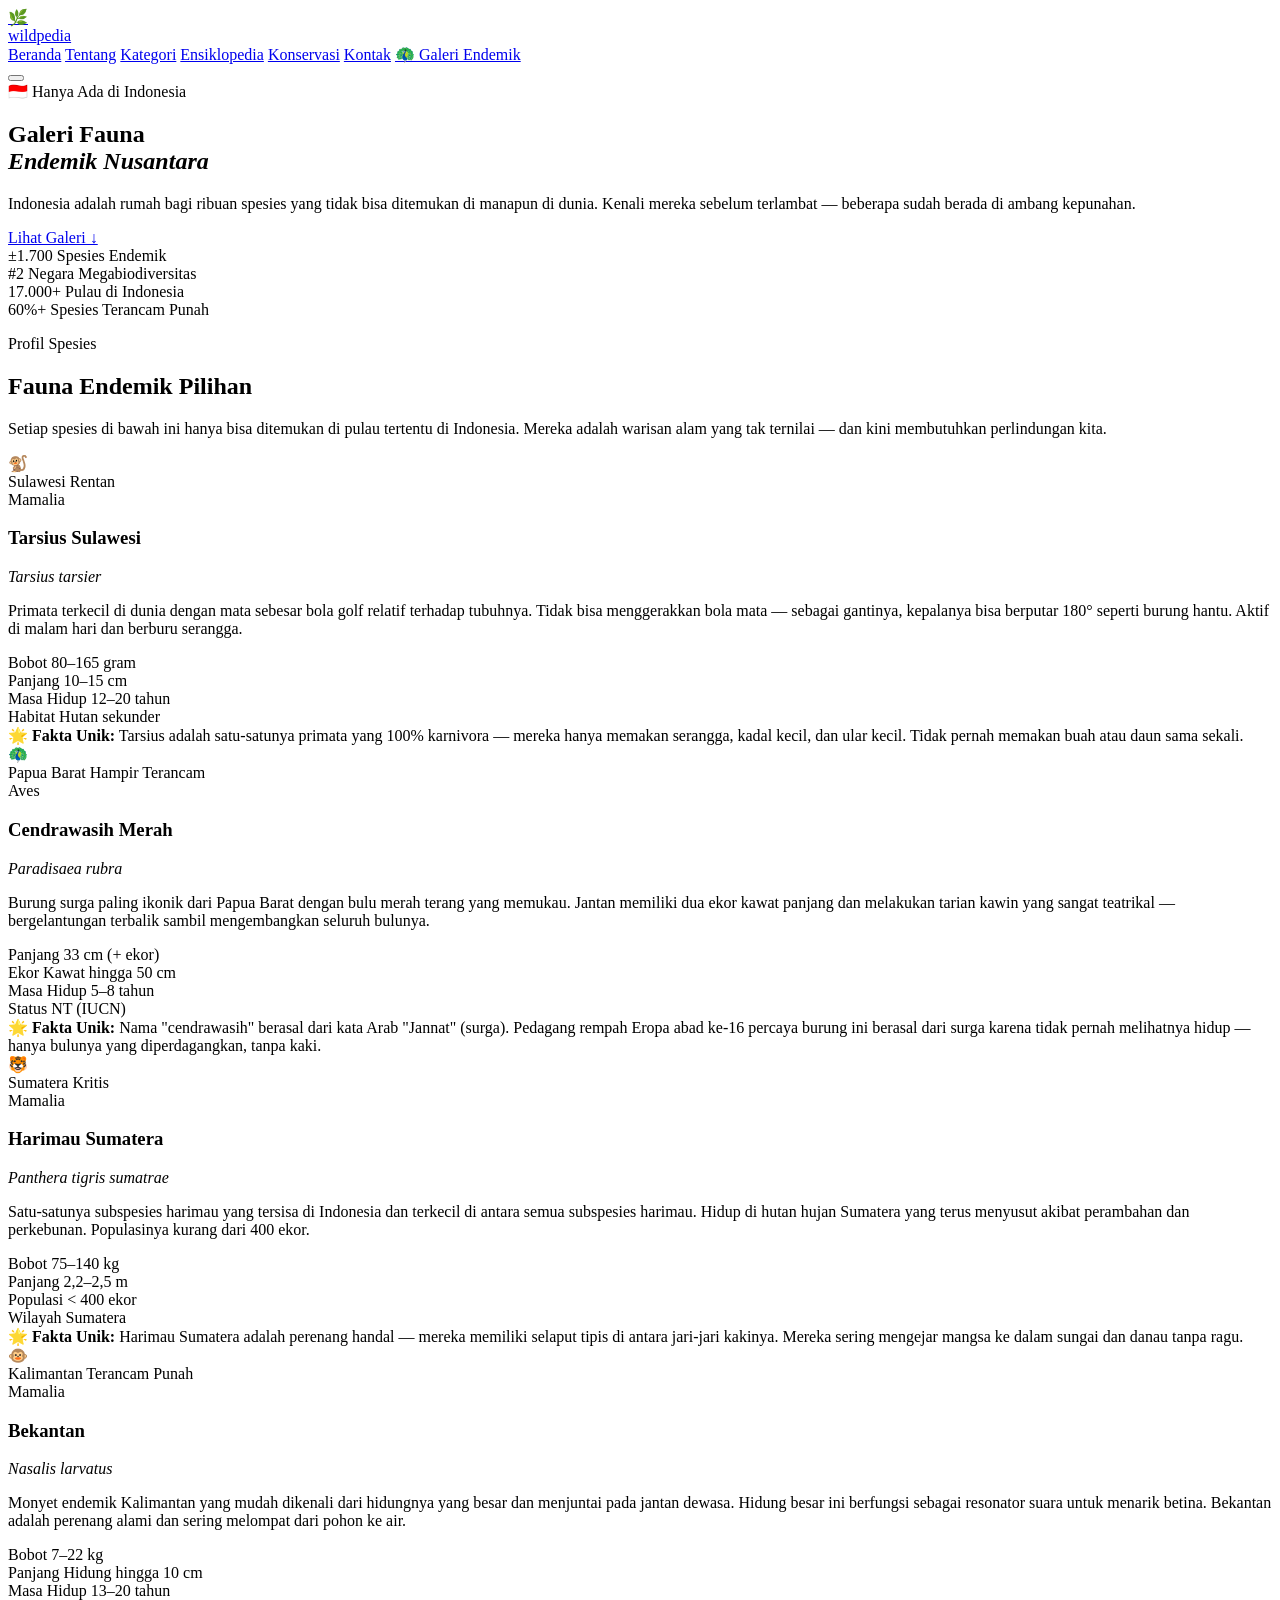
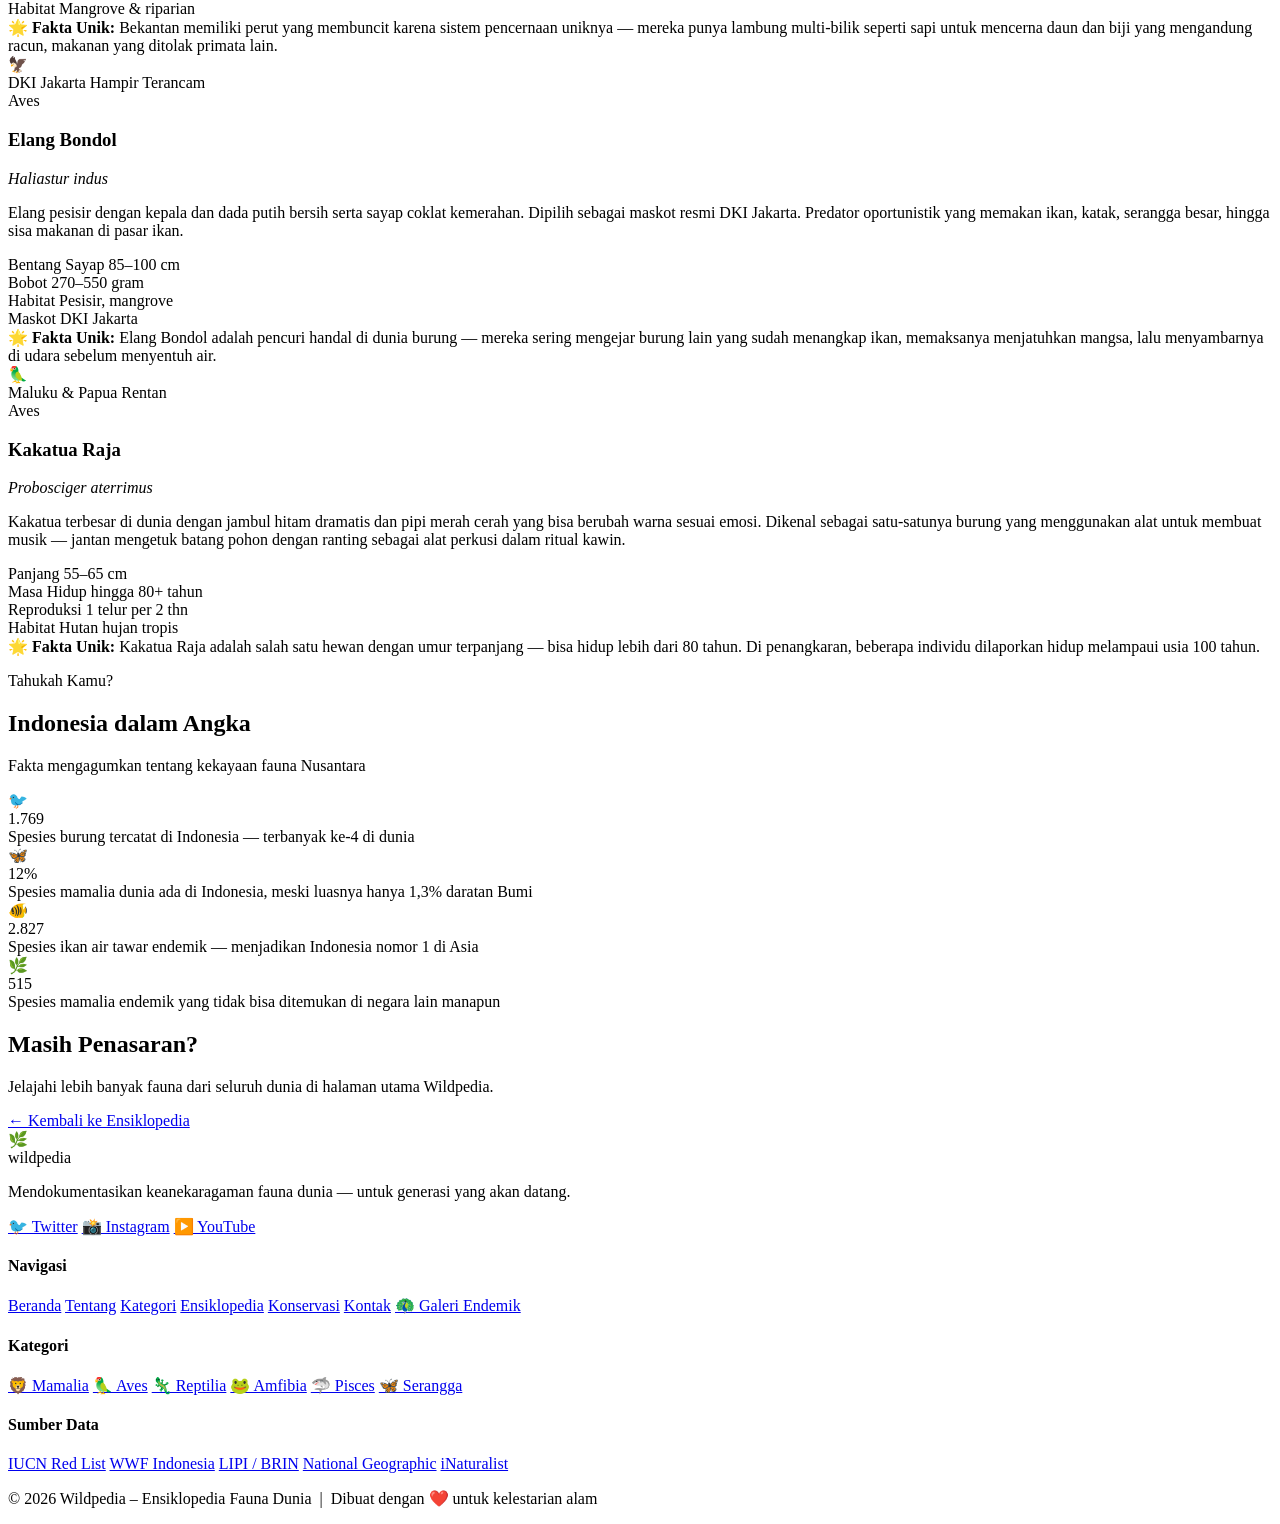
==== portfolio.html @ a846a696 "Add files via upload" ====
<!DOCTYPE html>
<html lang="id">
<head>
  <meta charset="UTF-8">
  <meta name="viewport" content="width=device-width, initial-scale=1.0">
  <title>Galeri Endemik – Wildpedia</title>
  <link rel="stylesheet" href="style.css">
  <link href="https://fonts.googleapis.com/css2?family=Merriweather:ital,wght@0,700;0,900;1,400&family=Nunito:wght@300;400;600;700&display=swap" rel="stylesheet">
</head>
<body>

  <!-- ===== HEADER (sama dengan index.html) ===== -->
  <header class="site-header" id="siteHeader">
    <div class="header-inner">
      <a href="index.html" class="logo">
        <div class="logo-mark">🌿</div>
        <div class="logo-words">
          <span class="logo-wild">wild</span><span class="logo-pedia">pedia</span>
        </div>
      </a>
      <nav class="main-nav" id="mainNav">
        <a href="index.html">Beranda</a>
        <a href="index.html#tentang">Tentang</a>
        <a href="index.html#kategori">Kategori</a>
        <a href="index.html#fauna">Ensiklopedia</a>
        <a href="index.html#konservasi">Konservasi</a>
        <a href="index.html#kontak">Kontak</a>
        <a href="portfolio.html" class="nav-galeri">🦚 Galeri Endemik</a>
      </nav>
      <button class="hamburger" id="hamburgerBtn" aria-label="Buka Menu">
        <span></span><span></span><span></span>
      </button>
    </div>
  </header>

  <main>

    <!-- ===== HERO PORTFOLIO ===== -->
    <section class="portfolio-hero">
      <div class="portfolio-hero-content">
        <span class="hero-eyebrow">🇮🇩 Hanya Ada di Indonesia</span>
        <h1>Galeri Fauna<br><em>Endemik Nusantara</em></h1>
        <p>
          Indonesia adalah rumah bagi ribuan spesies yang tidak bisa ditemukan di manapun di dunia.
          Kenali mereka sebelum terlambat — beberapa sudah berada di ambang kepunahan.
        </p>
        <a href="#galeri" class="btn btn-glow">Lihat Galeri ↓</a>

        <div class="portfolio-stats">
          <div class="ps-item">
            <span class="ps-num">±1.700</span>
            <span class="ps-label">Spesies Endemik</span>
          </div>
          <div class="ps-item">
            <span class="ps-num">#2</span>
            <span class="ps-label">Negara Megabiodiversitas</span>
          </div>
          <div class="ps-item">
            <span class="ps-num">17.000+</span>
            <span class="ps-label">Pulau di Indonesia</span>
          </div>
          <div class="ps-item">
            <span class="ps-num">60%+</span>
            <span class="ps-label">Spesies Terancam Punah</span>
          </div>
        </div>
      </div>
    </section>

    <!-- ===== GALERI KARTU ===== -->
    <section class="gallery-section" id="galeri">
      <div class="container">
        <div class="gallery-intro">
          <p class="tag-label">Profil Spesies</p>
          <h2 class="heading-2">Fauna Endemik Pilihan</h2>
          <p>
            Setiap spesies di bawah ini hanya bisa ditemukan di pulau tertentu di Indonesia.
            Mereka adalah warisan alam yang tak ternilai — dan kini membutuhkan perlindungan kita.
          </p>
        </div>

        <div class="endemic-grid">

          <!-- CARD 1: Tarsius Sulawesi -->
          <article class="endemic-card">
            <div class="ec-banner island-sulawesi">
              <div class="ec-animal-icon">🐒</div>
              <span class="ec-island-tag">Sulawesi</span>
              <span class="ec-status vuln">Rentan</span>
            </div>
            <div class="ec-body">
              <span class="ec-group-tag mamalia">Mamalia</span>
              <h3 class="ec-name">Tarsius Sulawesi</h3>
              <em class="ec-latin">Tarsius tarsier</em>
              <p class="ec-desc">
                Primata terkecil di dunia dengan mata sebesar bola golf relatif terhadap tubuhnya.
                Tidak bisa menggerakkan bola mata — sebagai gantinya, kepalanya bisa berputar 180°
                seperti burung hantu. Aktif di malam hari dan berburu serangga.
              </p>
              <div class="ec-facts">
                <div class="ec-fact-row-mini">
                  <div class="ec-fact-mini">
                    <span class="ff-label">Bobot</span>
                    <span>80–165 gram</span>
                  </div>
                  <div class="ec-fact-mini">
                    <span class="ff-label">Panjang</span>
                    <span>10–15 cm</span>
                  </div>
                </div>
                <div class="ec-fact-row-mini">
                  <div class="ec-fact-mini">
                    <span class="ff-label">Masa Hidup</span>
                    <span>12–20 tahun</span>
                  </div>
                  <div class="ec-fact-mini">
                    <span class="ff-label">Habitat</span>
                    <span>Hutan sekunder</span>
                  </div>
                </div>
              </div>
              <div class="ec-unique">
                🌟 <strong>Fakta Unik:</strong> Tarsius adalah satu-satunya primata yang 100% karnivora — mereka hanya memakan serangga, kadal kecil, dan ular kecil. Tidak pernah memakan buah atau daun sama sekali.
              </div>
            </div>
          </article>

          <!-- CARD 2: Cendrawasih Merah -->
          <article class="endemic-card">
            <div class="ec-banner island-papua">
              <div class="ec-animal-icon">🦚</div>
              <span class="ec-island-tag">Papua Barat</span>
              <span class="ec-status nt">Hampir Terancam</span>
            </div>
            <div class="ec-body">
              <span class="ec-group-tag aves">Aves</span>
              <h3 class="ec-name">Cendrawasih Merah</h3>
              <em class="ec-latin">Paradisaea rubra</em>
              <p class="ec-desc">
                Burung surga paling ikonik dari Papua Barat dengan bulu merah terang yang memukau.
                Jantan memiliki dua ekor kawat panjang dan melakukan tarian kawin yang sangat teatrikal —
                bergelantungan terbalik sambil mengembangkan seluruh bulunya.
              </p>
              <div class="ec-facts">
                <div class="ec-fact-row-mini">
                  <div class="ec-fact-mini">
                    <span class="ff-label">Panjang</span>
                    <span>33 cm (+ ekor)</span>
                  </div>
                  <div class="ec-fact-mini">
                    <span class="ff-label">Ekor Kawat</span>
                    <span>hingga 50 cm</span>
                  </div>
                </div>
                <div class="ec-fact-row-mini">
                  <div class="ec-fact-mini">
                    <span class="ff-label">Masa Hidup</span>
                    <span>5–8 tahun</span>
                  </div>
                  <div class="ec-fact-mini">
                    <span class="ff-label">Status</span>
                    <span>NT (IUCN)</span>
                  </div>
                </div>
              </div>
              <div class="ec-unique">
                🌟 <strong>Fakta Unik:</strong> Nama "cendrawasih" berasal dari kata Arab "Jannat" (surga). Pedagang rempah Eropa abad ke-16 percaya burung ini berasal dari surga karena tidak pernah melihatnya hidup — hanya bulunya yang diperdagangkan, tanpa kaki.
              </div>
            </div>
          </article>

          <!-- CARD 3: Harimau Sumatera -->
          <article class="endemic-card">
            <div class="ec-banner island-sumatera">
              <div class="ec-animal-icon">🐯</div>
              <span class="ec-island-tag">Sumatera</span>
              <span class="ec-status crit">Kritis</span>
            </div>
            <div class="ec-body">
              <span class="ec-group-tag mamalia">Mamalia</span>
              <h3 class="ec-name">Harimau Sumatera</h3>
              <em class="ec-latin">Panthera tigris sumatrae</em>
              <p class="ec-desc">
                Satu-satunya subspesies harimau yang tersisa di Indonesia dan terkecil di antara semua
                subspesies harimau. Hidup di hutan hujan Sumatera yang terus menyusut akibat
                perambahan dan perkebunan. Populasinya kurang dari 400 ekor.
              </p>
              <div class="ec-facts">
                <div class="ec-fact-row-mini">
                  <div class="ec-fact-mini">
                    <span class="ff-label">Bobot</span>
                    <span>75–140 kg</span>
                  </div>
                  <div class="ec-fact-mini">
                    <span class="ff-label">Panjang</span>
                    <span>2,2–2,5 m</span>
                  </div>
                </div>
                <div class="ec-fact-row-mini">
                  <div class="ec-fact-mini">
                    <span class="ff-label">Populasi</span>
                    <span>&lt; 400 ekor</span>
                  </div>
                  <div class="ec-fact-mini">
                    <span class="ff-label">Wilayah</span>
                    <span>Sumatera</span>
                  </div>
                </div>
              </div>
              <div class="ec-unique">
                🌟 <strong>Fakta Unik:</strong> Harimau Sumatera adalah perenang handal — mereka memiliki selaput tipis di antara jari-jari kakinya. Mereka sering mengejar mangsa ke dalam sungai dan danau tanpa ragu.
              </div>
            </div>
          </article>

          <!-- CARD 4: Bekantan -->
          <article class="endemic-card">
            <div class="ec-banner island-kalimantan">
              <div class="ec-animal-icon">🐵</div>
              <span class="ec-island-tag">Kalimantan</span>
              <span class="ec-status end">Terancam Punah</span>
            </div>
            <div class="ec-body">
              <span class="ec-group-tag mamalia">Mamalia</span>
              <h3 class="ec-name">Bekantan</h3>
              <em class="ec-latin">Nasalis larvatus</em>
              <p class="ec-desc">
                Monyet endemik Kalimantan yang mudah dikenali dari hidungnya yang besar dan menjuntai
                pada jantan dewasa. Hidung besar ini berfungsi sebagai resonator suara untuk menarik
                betina. Bekantan adalah perenang alami dan sering melompat dari pohon ke air.
              </p>
              <div class="ec-facts">
                <div class="ec-fact-row-mini">
                  <div class="ec-fact-mini">
                    <span class="ff-label">Bobot</span>
                    <span>7–22 kg</span>
                  </div>
                  <div class="ec-fact-mini">
                    <span class="ff-label">Panjang Hidung</span>
                    <span>hingga 10 cm</span>
                  </div>
                </div>
                <div class="ec-fact-row-mini">
                  <div class="ec-fact-mini">
                    <span class="ff-label">Masa Hidup</span>
                    <span>13–20 tahun</span>
                  </div>
                  <div class="ec-fact-mini">
                    <span class="ff-label">Habitat</span>
                    <span>Mangrove & riparian</span>
                  </div>
                </div>
              </div>
              <div class="ec-unique">
                🌟 <strong>Fakta Unik:</strong> Bekantan memiliki perut yang membuncit karena sistem pencernaan uniknya — mereka punya lambung multi-bilik seperti sapi untuk mencerna daun dan biji yang mengandung racun, makanan yang ditolak primata lain.
              </div>
            </div>
          </article>

          <!-- CARD 5: Elang Bondol -->
          <article class="endemic-card">
            <div class="ec-banner island-jawa">
              <div class="ec-animal-icon">🦅</div>
              <span class="ec-island-tag">DKI Jakarta</span>
              <span class="ec-status nt">Hampir Terancam</span>
            </div>
            <div class="ec-body">
              <span class="ec-group-tag aves">Aves</span>
              <h3 class="ec-name">Elang Bondol</h3>
              <em class="ec-latin">Haliastur indus</em>
              <p class="ec-desc">
                Elang pesisir dengan kepala dan dada putih bersih serta sayap coklat kemerahan.
                Dipilih sebagai maskot resmi DKI Jakarta. Predator oportunistik yang memakan ikan,
                katak, serangga besar, hingga sisa makanan di pasar ikan.
              </p>
              <div class="ec-facts">
                <div class="ec-fact-row-mini">
                  <div class="ec-fact-mini">
                    <span class="ff-label">Bentang Sayap</span>
                    <span>85–100 cm</span>
                  </div>
                  <div class="ec-fact-mini">
                    <span class="ff-label">Bobot</span>
                    <span>270–550 gram</span>
                  </div>
                </div>
                <div class="ec-fact-row-mini">
                  <div class="ec-fact-mini">
                    <span class="ff-label">Habitat</span>
                    <span>Pesisir, mangrove</span>
                  </div>
                  <div class="ec-fact-mini">
                    <span class="ff-label">Maskot</span>
                    <span>DKI Jakarta</span>
                  </div>
                </div>
              </div>
              <div class="ec-unique">
                🌟 <strong>Fakta Unik:</strong> Elang Bondol adalah pencuri handal di dunia burung — mereka sering mengejar burung lain yang sudah menangkap ikan, memaksanya menjatuhkan mangsa, lalu menyambarnya di udara sebelum menyentuh air.
              </div>
            </div>
          </article>

          <!-- CARD 6: Kakatua Raja -->
          <article class="endemic-card">
            <div class="ec-banner island-maluku">
              <div class="ec-animal-icon">🦜</div>
              <span class="ec-island-tag">Maluku & Papua</span>
              <span class="ec-status vuln">Rentan</span>
            </div>
            <div class="ec-body">
              <span class="ec-group-tag aves">Aves</span>
              <h3 class="ec-name">Kakatua Raja</h3>
              <em class="ec-latin">Probosciger aterrimus</em>
              <p class="ec-desc">
                Kakatua terbesar di dunia dengan jambul hitam dramatis dan pipi merah cerah yang bisa
                berubah warna sesuai emosi. Dikenal sebagai satu-satunya burung yang menggunakan alat
                untuk membuat musik — jantan mengetuk batang pohon dengan ranting sebagai alat perkusi
                dalam ritual kawin.
              </p>
              <div class="ec-facts">
                <div class="ec-fact-row-mini">
                  <div class="ec-fact-mini">
                    <span class="ff-label">Panjang</span>
                    <span>55–65 cm</span>
                  </div>
                  <div class="ec-fact-mini">
                    <span class="ff-label">Masa Hidup</span>
                    <span>hingga 80+ tahun</span>
                  </div>
                </div>
                <div class="ec-fact-row-mini">
                  <div class="ec-fact-mini">
                    <span class="ff-label">Reproduksi</span>
                    <span>1 telur per 2 thn</span>
                  </div>
                  <div class="ec-fact-mini">
                    <span class="ff-label">Habitat</span>
                    <span>Hutan hujan tropis</span>
                  </div>
                </div>
              </div>
              <div class="ec-unique">
                🌟 <strong>Fakta Unik:</strong> Kakatua Raja adalah salah satu hewan dengan umur terpanjang — bisa hidup lebih dari 80 tahun. Di penangkaran, beberapa individu dilaporkan hidup melampaui usia 100 tahun.
              </div>
            </div>
          </article>

        </div>
      </div>
    </section>

    <!-- ===== FUN FACTS ===== -->
    <section class="funfacts-section">
      <div class="container">
        <div class="section-head">
          <p class="tag-label">Tahukah Kamu?</p>
          <h2 class="heading-2">Indonesia dalam Angka</h2>
          <p class="section-sub">Fakta mengagumkan tentang kekayaan fauna Nusantara</p>
        </div>
        <div class="funfacts-grid">
          <div class="ff-card reveal">
            <div class="ff-emoji">🐦</div>
            <div class="ff-num">1.769</div>
            <div class="ff-desc">Spesies burung tercatat di Indonesia — terbanyak ke-4 di dunia</div>
          </div>
          <div class="ff-card reveal">
            <div class="ff-emoji">🦋</div>
            <div class="ff-num">12%</div>
            <div class="ff-desc">Spesies mamalia dunia ada di Indonesia, meski luasnya hanya 1,3% daratan Bumi</div>
          </div>
          <div class="ff-card reveal">
            <div class="ff-emoji">🐠</div>
            <div class="ff-num">2.827</div>
            <div class="ff-desc">Spesies ikan air tawar endemik — menjadikan Indonesia nomor 1 di Asia</div>
          </div>
          <div class="ff-card reveal">
            <div class="ff-emoji">🌿</div>
            <div class="ff-num">515</div>
            <div class="ff-desc">Spesies mamalia endemik yang tidak bisa ditemukan di negara lain manapun</div>
          </div>
        </div>
      </div>
    </section>

    <!-- ===== BACK CTA ===== -->
    <section class="back-cta">
      <div class="container">
        <h2>Masih Penasaran?</h2>
        <p>Jelajahi lebih banyak fauna dari seluruh dunia di halaman utama Wildpedia.</p>
        <a href="index.html#fauna" class="btn btn-glow">← Kembali ke Ensiklopedia</a>
      </div>
    </section>

  </main>

  <!-- ===== FOOTER ===== -->
  <footer class="site-footer">
    <div class="container">
      <div class="footer-top">
        <div class="ft-brand">
          <div class="logo">
            <div class="logo-mark">🌿</div>
            <div class="logo-words">
              <span class="logo-wild">wild</span><span class="logo-pedia">pedia</span>
            </div>
          </div>
          <p>Mendokumentasikan keanekaragaman fauna dunia — untuk generasi yang akan datang.</p>
          <div class="ft-social">
            <a href="#">🐦 Twitter</a>
            <a href="#">📸 Instagram</a>
            <a href="#">▶️ YouTube</a>
          </div>
        </div>
        <nav class="ft-nav">
          <h4>Navigasi</h4>
          <a href="index.html">Beranda</a>
          <a href="index.html#tentang">Tentang</a>
          <a href="index.html#kategori">Kategori</a>
          <a href="index.html#fauna">Ensiklopedia</a>
          <a href="index.html#konservasi">Konservasi</a>
          <a href="index.html#kontak">Kontak</a>
          <a href="portfolio.html">🦚 Galeri Endemik</a>
        </nav>
        <div class="ft-col">
          <h4>Kategori</h4>
          <a href="#">🦁 Mamalia</a>
          <a href="#">🦜 Aves</a>
          <a href="#">🦎 Reptilia</a>
          <a href="#">🐸 Amfibia</a>
          <a href="#">🦈 Pisces</a>
          <a href="#">🦋 Serangga</a>
        </div>
        <div class="ft-col">
          <h4>Sumber Data</h4>
          <a href="#">IUCN Red List</a>
          <a href="#">WWF Indonesia</a>
          <a href="#">LIPI / BRIN</a>
          <a href="#">National Geographic</a>
          <a href="#">iNaturalist</a>
        </div>
      </div>
      <div class="footer-bottom">
        <p>© 2026 Wildpedia – Ensiklopedia Fauna Dunia &nbsp;|&nbsp; Dibuat dengan ❤️ untuk kelestarian alam</p>
      </div>
    </div>
  </footer>

  <script src="script.js"></script>
</body>
</html>
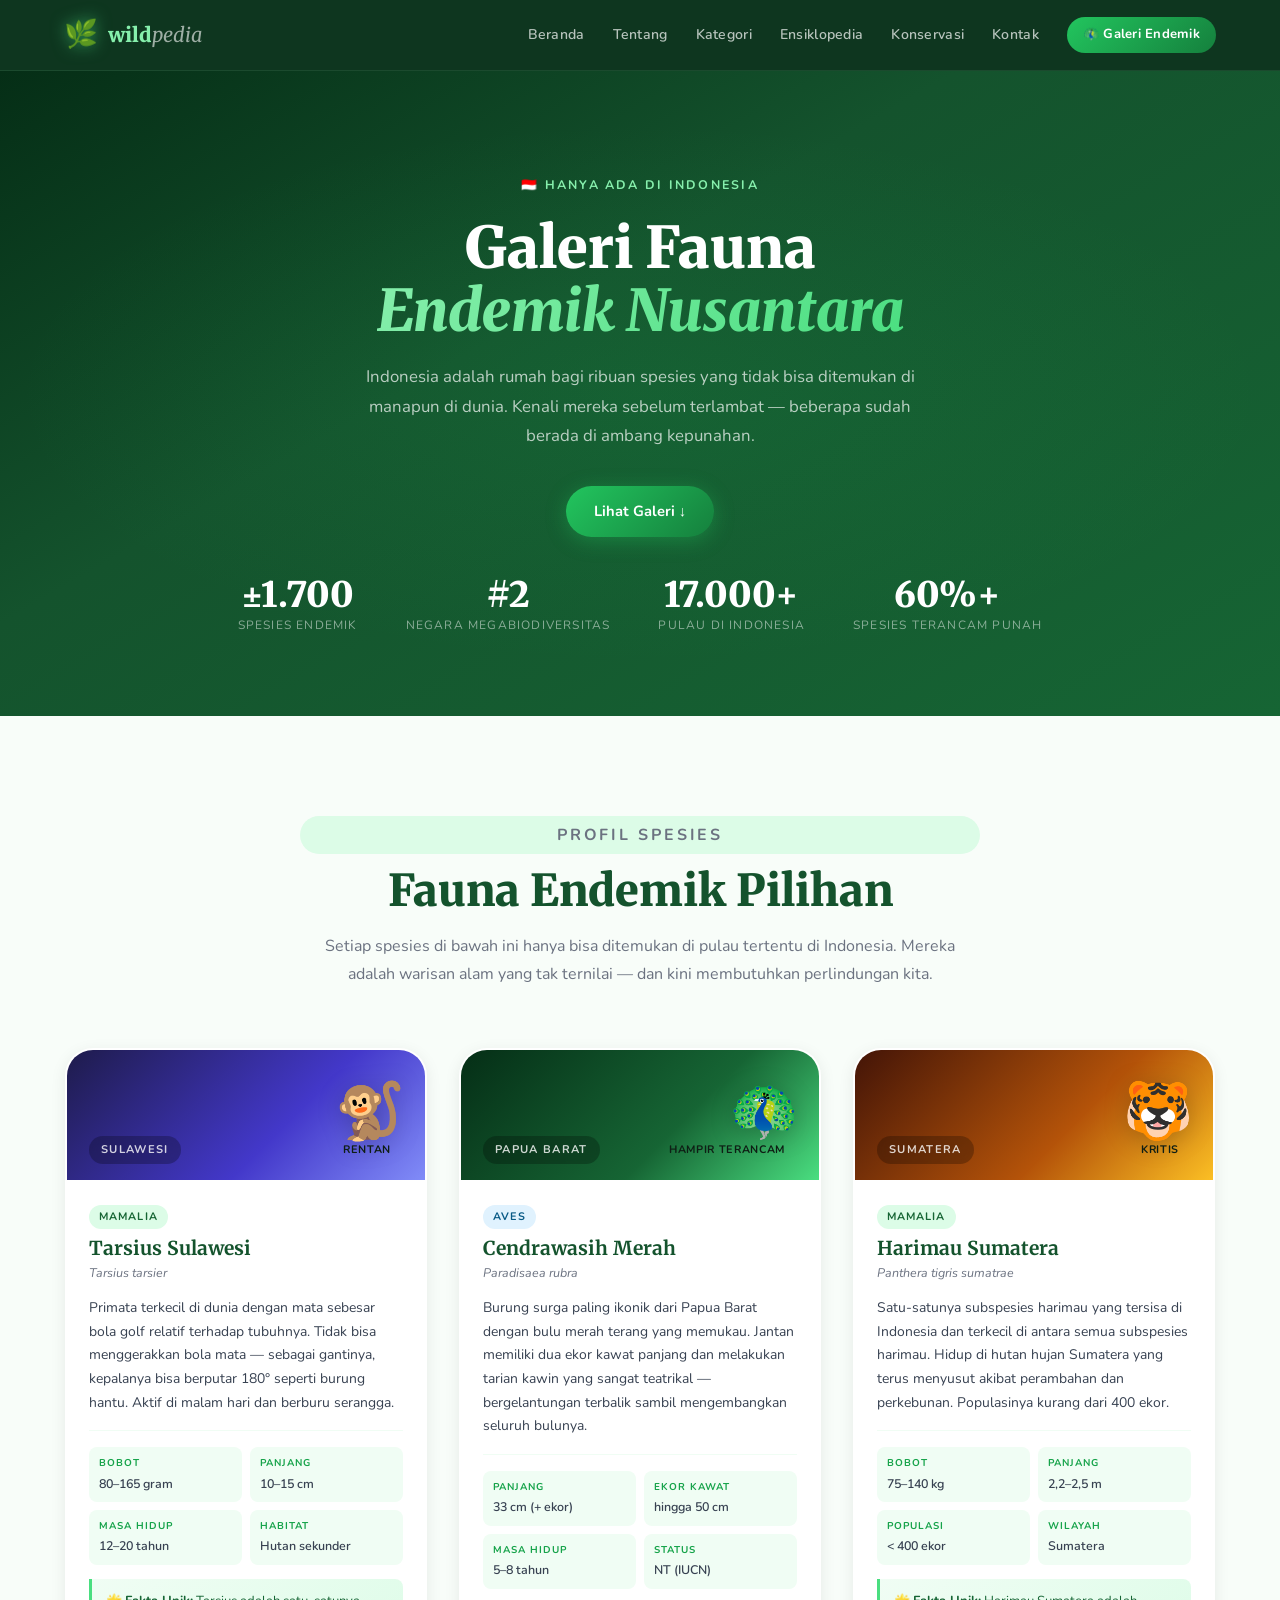
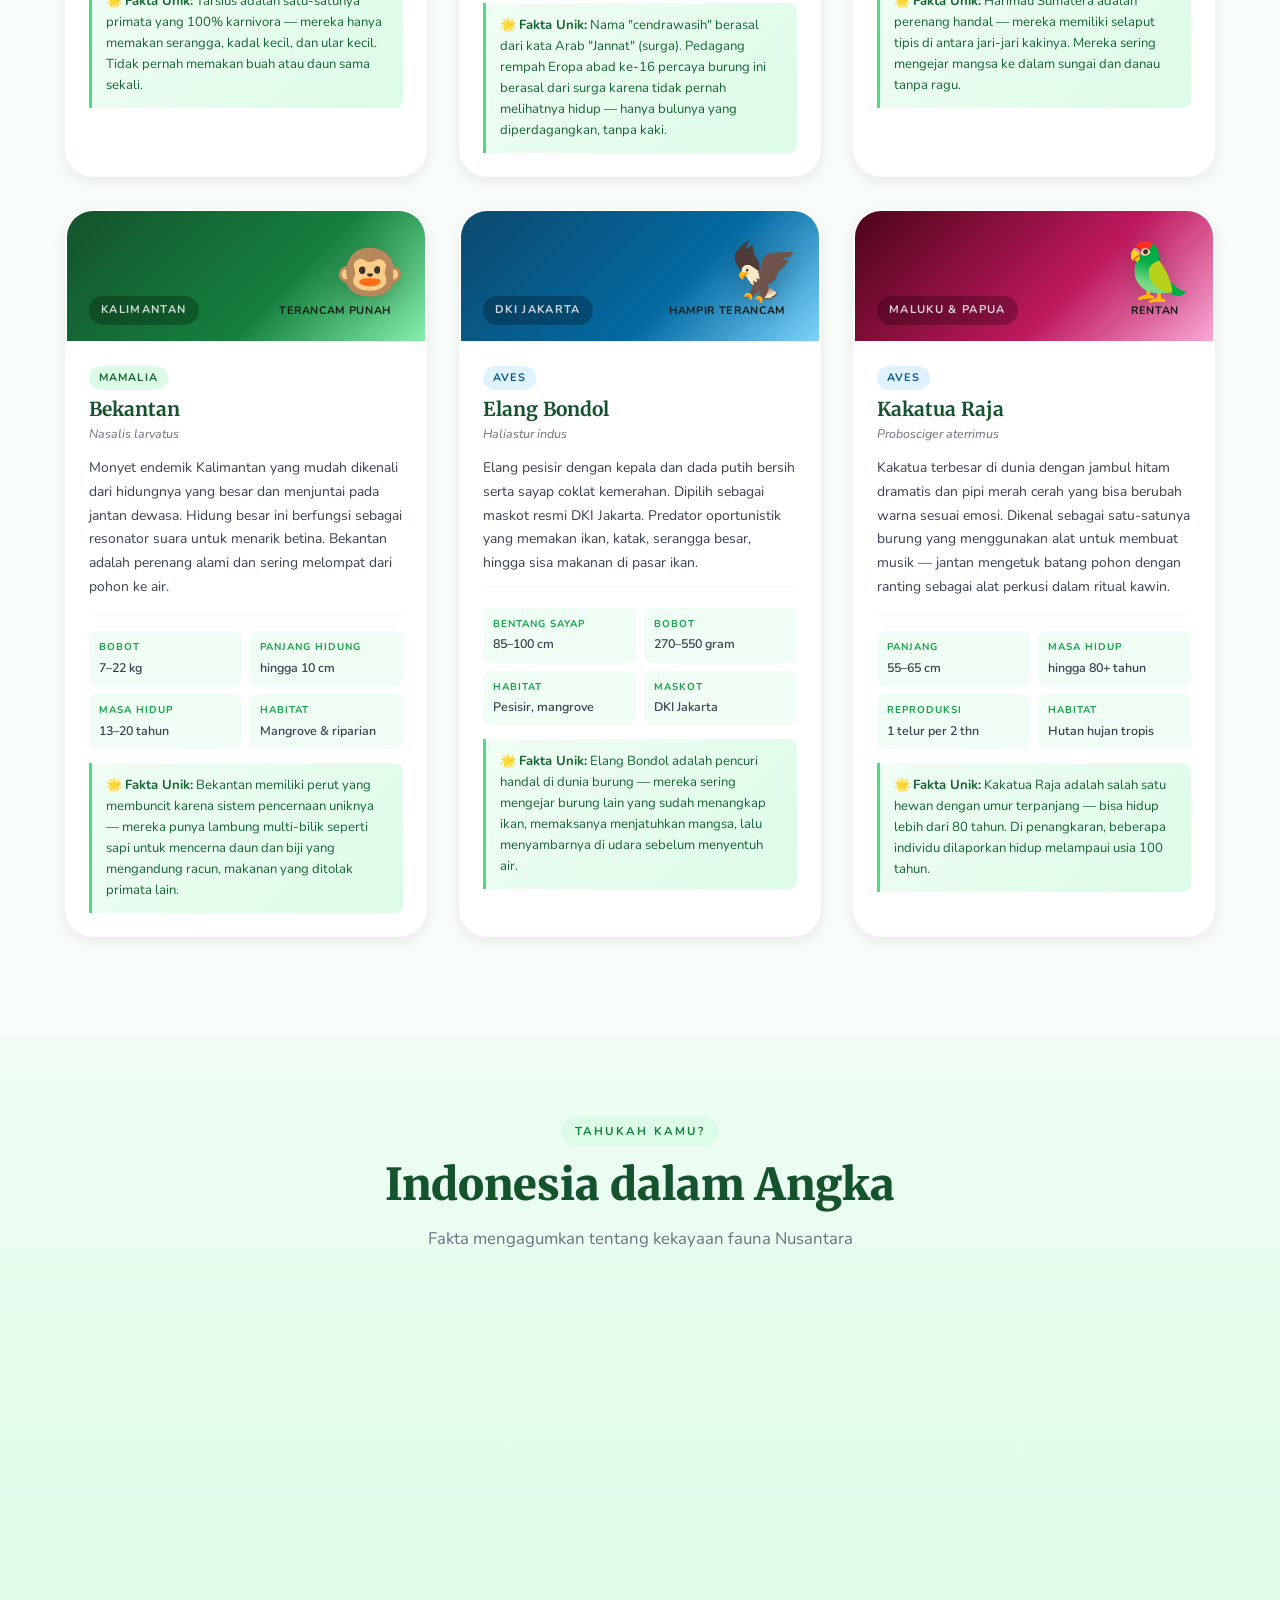
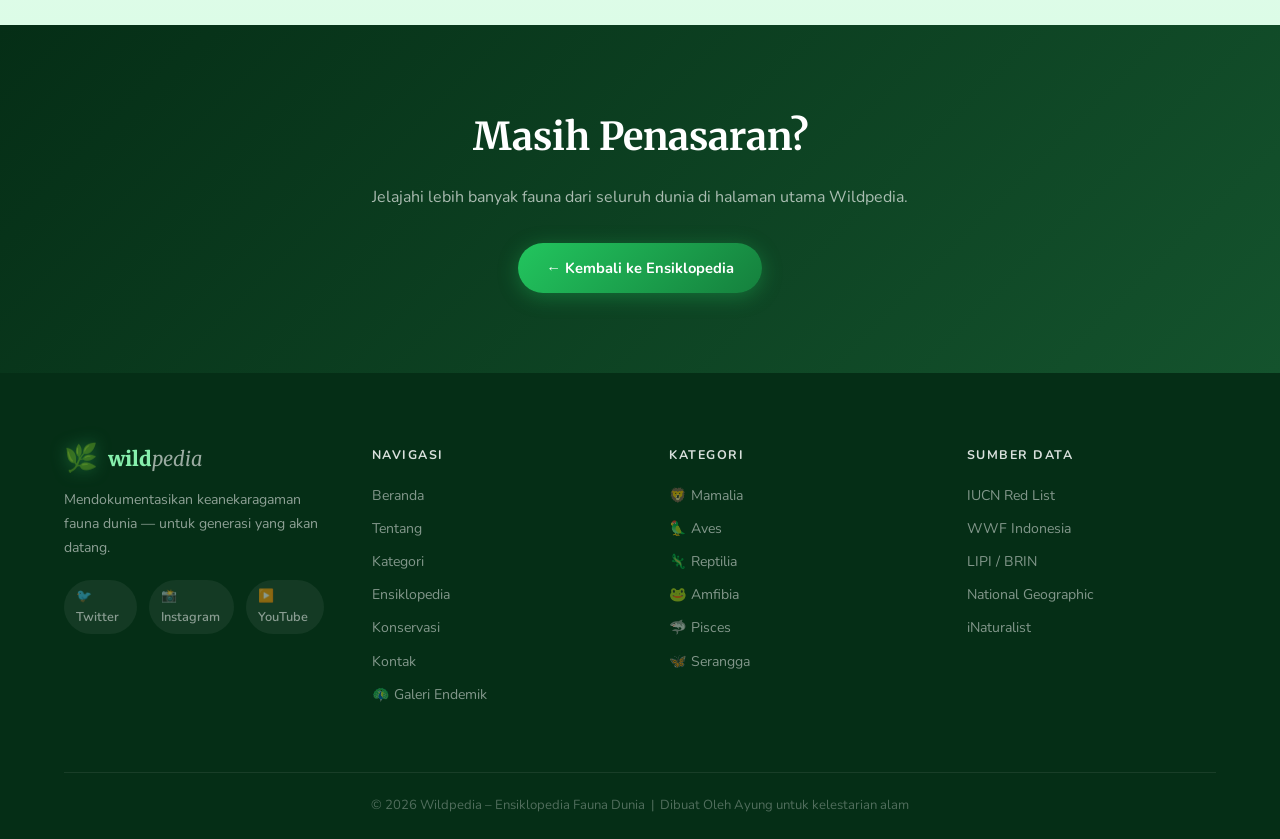
==== commit 7e8da75a: "Update footer text with creator's name" ====
--- a/portfolio.html
+++ b/portfolio.html
@@ -441,7 +441,7 @@
         </div>
       </div>
       <div class="footer-bottom">
-        <p>© 2026 Wildpedia – Ensiklopedia Fauna Dunia &nbsp;|&nbsp; Dibuat dengan ❤️ untuk kelestarian alam</p>
+        <p>© 2026 Wildpedia – Ensiklopedia Fauna Dunia &nbsp;|&nbsp; Dibuat Oleh Ayung untuk kelestarian alam</p>
       </div>
     </div>
   </footer>
--- a/style.css
+++ b/style.css
@@ -0,0 +1,1457 @@
+/* =============================================
+   WILDPEDIA – style.css
+   Tema: Hijau Muda → Hijau Tua Gradient
+   Konten: Ensiklopedia Fauna Dunia
+   ============================================= */
+
+/* ===== CSS VARIABLES ===== */
+:root {
+  /* Palet Hijau Utama */
+  --g50:  #f0fdf4;
+  --g100: #dcfce7;
+  --g200: #bbf7d0;
+  --g300: #86efac;
+  --g400: #4ade80;
+  --g500: #22c55e;
+  --g600: #16a34a;
+  --g700: #15803d;
+  --g800: #166534;
+  --g900: #14532d;
+  --g950: #052e16;
+
+  /* Warna Pendukung */
+  --amber:   #f59e0b;
+  --sky:     #0ea5e9;
+  --earth:   #92400e;
+  --sand:    #fef3c7;
+  --ocean:   #0c4a6e;
+  --white:   #ffffff;
+  --off:     #f8fdf9;
+  --dark:    #0f1f15;
+  --mid:     #374151;
+  --muted:   #6b7280;
+
+  /* Typography */
+  --font-display: 'Merriweather', Georgia, serif;
+  --font-body:    'Nunito', 'Segoe UI', sans-serif;
+
+  /* Spacing & Shape */
+  --r-sm:   10px;
+  --r-md:   18px;
+  --r-lg:   28px;
+  --r-xl:   40px;
+
+  /* Shadows */
+  --sh-xs: 0 1px 4px rgba(0,0,0,0.06);
+  --sh-sm: 0 4px 16px rgba(0,0,0,0.08);
+  --sh-md: 0 8px 32px rgba(0,0,0,0.12);
+  --sh-lg: 0 20px 64px rgba(0,0,0,0.18);
+
+  /* Transitions */
+  --ease: 0.3s cubic-bezier(0.4, 0, 0.2, 1);
+}
+
+/* ===== RESET ===== */
+*, *::before, *::after { box-sizing: border-box; margin: 0; padding: 0; }
+html { scroll-behavior: smooth; font-size: 16px; }
+body {
+  font-family: var(--font-body);
+  color: var(--dark);
+  background: var(--off);
+  line-height: 1.65;
+  overflow-x: hidden;
+}
+img { max-width: 100%; height: auto; display: block; }
+ul { list-style: none; }
+a { text-decoration: none; color: inherit; transition: var(--ease); }
+
+/* ===== LAYOUT ===== */
+.container { max-width: 1200px; margin: 0 auto; padding: 0 24px; }
+
+.section-head {
+  text-align: center;
+  margin-bottom: 60px;
+}
+
+.section-sub {
+  font-size: 1.05rem;
+  color: var(--muted);
+  max-width: 500px;
+  margin: 12px auto 0;
+}
+
+.tag-label {
+  display: inline-block;
+  font-size: 0.72rem;
+  font-weight: 700;
+  letter-spacing: 0.18em;
+  text-transform: uppercase;
+  color: var(--g700);
+  background: var(--g100);
+  padding: 5px 14px;
+  border-radius: 50px;
+  margin-bottom: 14px;
+}
+
+.tag-label.light {
+  color: var(--g300);
+  background: rgba(255,255,255,0.12);
+}
+
+.heading-2 {
+  font-family: var(--font-display);
+  font-size: clamp(1.9rem, 4vw, 2.75rem);
+  font-weight: 900;
+  color: var(--g900);
+  line-height: 1.15;
+  margin-bottom: 14px;
+}
+
+.heading-2.light { color: var(--white); }
+
+/* ===== BUTTONS ===== */
+.btn {
+  display: inline-flex;
+  align-items: center;
+  gap: 8px;
+  padding: 13px 28px;
+  border-radius: 50px;
+  font-size: 0.92rem;
+  font-weight: 700;
+  cursor: pointer;
+  border: none;
+  transition: var(--ease);
+  font-family: var(--font-body);
+}
+
+.btn-glow {
+  background: linear-gradient(135deg, var(--g500), var(--g700));
+  color: var(--white);
+  box-shadow: 0 4px 20px rgba(34, 197, 94, 0.35);
+}
+
+.btn-glow:hover {
+  transform: translateY(-3px);
+  box-shadow: 0 10px 36px rgba(34, 197, 94, 0.5);
+  background: linear-gradient(135deg, var(--g400), var(--g600));
+}
+
+.btn-ghost {
+  background: rgba(255,255,255,0.12);
+  color: var(--white);
+  border: 1.5px solid rgba(255,255,255,0.3);
+  backdrop-filter: blur(8px);
+}
+
+.btn-ghost:hover {
+  background: rgba(255,255,255,0.22);
+  transform: translateY(-2px);
+}
+
+.btn-full { width: 100%; justify-content: center; }
+
+/* ===== HEADER ===== */
+.site-header {
+  position: sticky;
+  top: 0;
+  z-index: 999;
+  background: rgba(5, 46, 22, 0.96);
+  backdrop-filter: blur(16px);
+  -webkit-backdrop-filter: blur(16px);
+  border-bottom: 1px solid rgba(134, 239, 172, 0.1);
+  transition: var(--ease);
+}
+
+.header-inner {
+  max-width: 1200px;
+  margin: 0 auto;
+  padding: 0 24px;
+  height: 70px;
+  display: flex;
+  align-items: center;
+  justify-content: space-between;
+}
+
+.logo {
+  display: flex;
+  align-items: center;
+  gap: 10px;
+}
+
+.logo-mark {
+  font-size: 1.7rem;
+  line-height: 1;
+  filter: drop-shadow(0 0 8px rgba(74, 222, 128, 0.6));
+}
+
+.logo-words { font-family: var(--font-display); font-size: 1.25rem; line-height: 1; }
+.logo-wild   { color: var(--g300); font-weight: 900; }
+.logo-pedia  { color: rgba(255,255,255,0.6); font-weight: 400; font-style: italic; }
+
+.main-nav {
+  display: flex;
+  align-items: center;
+  gap: 28px;
+}
+
+.main-nav a {
+  color: rgba(255,255,255,0.7);
+  font-size: 0.88rem;
+  font-weight: 600;
+  letter-spacing: 0.02em;
+  padding: 6px 0;
+  position: relative;
+}
+
+.main-nav a::after {
+  content: '';
+  position: absolute;
+  bottom: -2px;
+  left: 0; width: 0;
+  height: 2px;
+  background: var(--g400);
+  transition: width 0.28s ease;
+  border-radius: 2px;
+}
+
+.main-nav a:hover { color: var(--white); }
+.main-nav a:hover::after { width: 100%; }
+
+.hamburger {
+  display: none;
+  flex-direction: column;
+  gap: 5px;
+  background: none;
+  border: none;
+  cursor: pointer;
+  padding: 8px;
+}
+
+.hamburger span {
+  display: block;
+  width: 22px; height: 2px;
+  background: rgba(255,255,255,0.8);
+  border-radius: 2px;
+  transition: var(--ease);
+}
+
+/* ===== HERO ===== */
+.hero {
+  position: relative;
+  min-height: 100vh;
+  display: flex;
+  align-items: center;
+  background: linear-gradient(150deg, var(--g950) 0%, var(--g900) 30%, var(--g800) 60%, var(--g700) 100%);
+  overflow: hidden;
+}
+
+.hero-overlay {
+  position: absolute;
+  inset: 0;
+  background:
+    radial-gradient(ellipse 80% 60% at 70% 50%, rgba(34,197,94,0.08) 0%, transparent 70%),
+    radial-gradient(ellipse 40% 80% at 0% 100%, rgba(21,128,61,0.15) 0%, transparent 60%);
+  pointer-events: none;
+}
+
+.hero-particles {
+  position: absolute;
+  inset: 0;
+  pointer-events: none;
+}
+
+.hero-particle {
+  position: absolute;
+  border-radius: 50%;
+  background: rgba(74, 222, 128, 0.15);
+  animation: floatPar linear infinite;
+}
+
+@keyframes floatPar {
+  0%   { transform: translateY(100vh) scale(0); opacity: 0; }
+  10%  { opacity: 1; }
+  90%  { opacity: 0.4; }
+  100% { transform: translateY(-20vh) scale(1.2); opacity: 0; }
+}
+
+.hero-content {
+  position: relative;
+  z-index: 2;
+  flex: 1;
+  max-width: 620px;
+  padding: 100px 24px 100px 60px;
+  animation: slideUp 0.9s ease both;
+}
+
+.hero-eyebrow {
+  display: inline-block;
+  font-size: 0.78rem;
+  font-weight: 700;
+  letter-spacing: 0.18em;
+  text-transform: uppercase;
+  color: var(--g300);
+  margin-bottom: 22px;
+}
+
+.hero-title {
+  font-family: var(--font-display);
+  font-size: clamp(2.6rem, 5.5vw, 4.2rem);
+  font-weight: 900;
+  color: var(--white);
+  line-height: 1.08;
+  margin-bottom: 24px;
+}
+
+.hero-title em {
+  font-style: italic;
+  background: linear-gradient(135deg, var(--g300), var(--g400));
+  -webkit-background-clip: text;
+  -webkit-text-fill-color: transparent;
+  background-clip: text;
+}
+
+.hero-lead {
+  font-size: 1.08rem;
+  color: rgba(255,255,255,0.7);
+  line-height: 1.75;
+  margin-bottom: 36px;
+  max-width: 500px;
+}
+
+.hero-actions {
+  display: flex;
+  gap: 14px;
+  flex-wrap: wrap;
+  margin-bottom: 48px;
+}
+
+.hero-badges {
+  display: flex;
+  gap: 10px;
+  flex-wrap: wrap;
+}
+
+.badge {
+  display: inline-flex;
+  align-items: center;
+  gap: 6px;
+  background: rgba(255,255,255,0.07);
+  border: 1px solid rgba(255,255,255,0.12);
+  color: rgba(255,255,255,0.75);
+  font-size: 0.78rem;
+  font-weight: 600;
+  padding: 7px 14px;
+  border-radius: 50px;
+  backdrop-filter: blur(6px);
+}
+
+.hero-visual {
+  position: absolute;
+  right: 80px;
+  top: 50%;
+  transform: translateY(-50%);
+  width: 380px; height: 380px;
+  display: flex;
+  align-items: center;
+  justify-content: center;
+  pointer-events: none;
+}
+
+.hero-ring {
+  position: absolute;
+  border: 1px solid rgba(74, 222, 128, 0.15);
+  border-radius: 50%;
+  animation: spin linear infinite;
+}
+
+.ring-1 { width: 380px; height: 380px; animation-duration: 40s; }
+.ring-2 { width: 280px; height: 280px; animation-duration: 28s; animation-direction: reverse; border-style: dashed; }
+.ring-3 { width: 180px; height: 180px; animation-duration: 18s; border-color: rgba(74,222,128,0.2); }
+
+@keyframes spin {
+  from { transform: rotate(0deg); }
+  to   { transform: rotate(360deg); }
+}
+
+.hero-animal-icon {
+  position: relative;
+  z-index: 2;
+  font-size: 6rem;
+  filter: drop-shadow(0 0 40px rgba(34,197,94,0.4));
+  animation: pulse 4s ease-in-out infinite;
+}
+
+@keyframes pulse {
+  0%, 100% { transform: scale(1); }
+  50%       { transform: scale(1.08); }
+}
+
+/* ===== ABOUT ===== */
+.about {
+  padding: 110px 0;
+  background: var(--white);
+}
+
+.about-layout {
+  display: flex;
+  gap: 80px;
+  align-items: center;
+}
+
+.about-visual {
+  flex: 0 0 380px;
+}
+
+.about-card-stack {
+  position: relative;
+  height: 380px;
+  display: flex;
+  align-items: center;
+  justify-content: center;
+}
+
+.about-center-icon {
+  position: relative;
+  z-index: 2;
+  font-size: 5rem;
+  filter: drop-shadow(0 8px 24px rgba(21,128,61,0.3));
+  animation: pulse 5s ease-in-out infinite;
+}
+
+.about-mini-card {
+  position: absolute;
+  display: flex;
+  align-items: center;
+  gap: 12px;
+  background: var(--white);
+  border: 1.5px solid var(--g100);
+  padding: 14px 18px;
+  border-radius: var(--r-md);
+  box-shadow: var(--sh-md);
+  min-width: 200px;
+  z-index: 3;
+}
+
+.amc-1 { top: 20px;  left: -20px; animation: floatCard 6s ease-in-out infinite; }
+.amc-2 { top: 50%;   right: -20px; transform: translateY(-50%); animation: floatCard 7s 1s ease-in-out infinite; }
+.amc-3 { bottom: 20px; left: -10px; animation: floatCard 8s 2s ease-in-out infinite; }
+
+@keyframes floatCard {
+  0%, 100% { transform: translateY(0); }
+  50%       { transform: translateY(-10px); }
+}
+
+.amc-2 { 
+  animation: floatCard2 7s 1s ease-in-out infinite; 
+}
+@keyframes floatCard2 {
+  0%, 100% { transform: translateY(-50%); }
+  50%       { transform: translateY(calc(-50% - 10px)); }
+}
+
+.amc-icon { font-size: 1.8rem; }
+
+.about-mini-card strong {
+  display: block;
+  font-size: 0.85rem;
+  color: var(--g800);
+  font-weight: 700;
+}
+
+.about-mini-card p {
+  font-size: 0.76rem;
+  color: var(--muted);
+  margin: 0;
+}
+
+.about-text { flex: 1; }
+.about-text .tag-label { display: block; text-align: left; }
+.about-text .heading-2 { text-align: left; margin-bottom: 20px; }
+.about-text > p { color: var(--mid); font-size: 1rem; line-height: 1.8; margin-bottom: 14px; }
+
+.about-features {
+  margin-top: 30px;
+  display: flex;
+  flex-direction: column;
+  gap: 16px;
+}
+
+.af-item {
+  display: flex;
+  align-items: flex-start;
+  gap: 16px;
+  padding: 16px 20px;
+  background: var(--g50);
+  border-radius: var(--r-sm);
+  border-left: 3px solid var(--g500);
+}
+
+.af-icon { font-size: 1.5rem; flex-shrink: 0; margin-top: 2px; }
+.af-item strong { display: block; font-size: 0.9rem; font-weight: 700; color: var(--g800); margin-bottom: 3px; }
+.af-item span { font-size: 0.85rem; color: var(--muted); }
+
+/* ===== CATEGORIES ===== */
+.categories {
+  padding: 110px 0;
+  background: linear-gradient(180deg, var(--g50) 0%, var(--g100) 100%);
+}
+
+.cat-grid {
+  display: flex;
+  flex-wrap: wrap;
+  gap: 20px;
+  justify-content: center;
+}
+
+.cat-card {
+  position: relative;
+  overflow: hidden;
+  border-radius: var(--r-md);
+  flex: 0 0 calc(33.33% - 14px);
+  min-width: 240px;
+  cursor: pointer;
+  transition: var(--ease);
+  box-shadow: var(--sh-sm);
+}
+
+.cat-card:hover {
+  transform: translateY(-8px) scale(1.02);
+  box-shadow: var(--sh-lg);
+}
+
+/* Biome themes for category cards */
+.biome-savanna { background: linear-gradient(145deg, #78350f, #d97706); }
+.biome-sky     { background: linear-gradient(145deg, #0c4a6e, #0284c7); }
+.biome-desert  { background: linear-gradient(145deg, #451a03, #b45309); }
+.biome-wetland { background: linear-gradient(145deg, #064e3b, #059669); }
+.biome-ocean   { background: linear-gradient(145deg, #0f172a, #1e3a5f); }
+.biome-forest  { background: linear-gradient(145deg, var(--g900), var(--g700)); }
+
+.cat-bg-art {
+  position: absolute;
+  bottom: -10px;
+  right: -10px;
+  font-size: 5rem;
+  opacity: 0.15;
+  pointer-events: none;
+  transform: rotate(-15deg);
+  filter: blur(1px);
+}
+
+.cat-body {
+  position: relative;
+  z-index: 1;
+  padding: 32px 28px;
+  color: var(--white);
+}
+
+.cat-emoji { font-size: 2.8rem; margin-bottom: 14px; }
+
+.cat-body h3 {
+  font-family: var(--font-display);
+  font-size: 1.2rem;
+  font-weight: 700;
+  color: var(--white);
+  margin-bottom: 10px;
+}
+
+.cat-body > p {
+  font-size: 0.88rem;
+  color: rgba(255,255,255,0.75);
+  line-height: 1.65;
+  margin-bottom: 18px;
+}
+
+.cat-stats {
+  display: flex;
+  gap: 12px;
+  flex-wrap: wrap;
+}
+
+.cat-stats span {
+  font-size: 0.72rem;
+  font-weight: 600;
+  color: rgba(255,255,255,0.6);
+  background: rgba(255,255,255,0.1);
+  padding: 4px 10px;
+  border-radius: 50px;
+}
+
+/* ===== ENCYCLOPEDIA ===== */
+.encyclopedia {
+  padding: 110px 0;
+  background: var(--off);
+}
+
+/* Filter Tabs */
+.filter-tabs {
+  display: flex;
+  justify-content: center;
+  gap: 10px;
+  flex-wrap: wrap;
+  margin-bottom: 48px;
+}
+
+.ftab {
+  padding: 9px 20px;
+  border-radius: 50px;
+  border: 1.5px solid var(--g200);
+  background: var(--white);
+  color: var(--g700);
+  font-family: var(--font-body);
+  font-size: 0.85rem;
+  font-weight: 700;
+  cursor: pointer;
+  transition: var(--ease);
+}
+
+.ftab:hover, .ftab.active {
+  background: var(--g700);
+  color: var(--white);
+  border-color: var(--g700);
+}
+
+/* Fauna Grid */
+.fauna-grid {
+  display: flex;
+  flex-wrap: wrap;
+  gap: 28px;
+  justify-content: center;
+}
+
+.fauna-card {
+  background: var(--white);
+  border-radius: var(--r-lg);
+  overflow: hidden;
+  flex: 0 0 calc(50% - 14px);
+  min-width: 340px;
+  box-shadow: var(--sh-sm);
+  transition: var(--ease);
+  border: 1.5px solid transparent;
+}
+
+.fauna-card:hover {
+  transform: translateY(-6px);
+  box-shadow: var(--sh-lg);
+}
+
+/* Habitat Themes */
+.theme-savanna .fc-habitat { background: linear-gradient(135deg, #78350f 0%, #d97706 50%, #fbbf24 100%); }
+.theme-ocean   .fc-habitat { background: linear-gradient(135deg, #0f172a 0%, #0c4a6e 60%, #0284c7 100%); }
+.theme-sky     .fc-habitat { background: linear-gradient(135deg, #0c4a6e 0%, #0369a1 60%, #38bdf8 100%); }
+.theme-rainforest .fc-habitat { background: linear-gradient(135deg, #052e16 0%, #166534 60%, #16a34a 100%); }
+.theme-deep    .fc-habitat { background: linear-gradient(135deg, #020617 0%, #0f172a 60%, #1e3a5f 100%); }
+.theme-arid    .fc-habitat { background: linear-gradient(135deg, #1c0500 0%, #7c2d12 60%, #ea580c 100%); }
+
+.theme-savanna:hover { border-color: #fbbf24; }
+.theme-ocean:hover   { border-color: #0284c7; }
+.theme-sky:hover     { border-color: #38bdf8; }
+.theme-rainforest:hover { border-color: var(--g400); }
+.theme-deep:hover    { border-color: #1e3a5f; }
+.theme-arid:hover    { border-color: #ea580c; }
+
+.fc-habitat {
+  position: relative;
+  height: 100px;
+  display: flex;
+  align-items: flex-end;
+  padding: 0 20px 14px;
+}
+
+.fc-habitat-art {
+  position: absolute;
+  top: 12px;
+  left: 20px;
+  font-size: 1.6rem;
+  letter-spacing: 4px;
+  opacity: 0.7;
+}
+
+.fc-biome {
+  font-size: 0.72rem;
+  font-weight: 700;
+  letter-spacing: 0.1em;
+  text-transform: uppercase;
+  color: rgba(255,255,255,0.7);
+  background: rgba(0,0,0,0.25);
+  padding: 4px 12px;
+  border-radius: 50px;
+}
+
+.fc-status {
+  margin-left: auto;
+  font-size: 0.7rem;
+  font-weight: 700;
+  text-transform: uppercase;
+  letter-spacing: 0.06em;
+  padding: 4px 12px;
+  border-radius: 50px;
+}
+
+.fc-status.crit { background: #fee2e2; color: #b91c1c; }
+.fc-status.end  { background: #fef3c7; color: #92400e; }
+.fc-status.vuln { background: #fff7ed; color: #c2410c; }
+.fc-status.lc   { background: #dcfce7; color: #15803d; }
+
+.fc-body { padding: 22px 24px 20px; }
+
+.fc-header {
+  display: flex;
+  justify-content: space-between;
+  align-items: flex-start;
+  margin-bottom: 14px;
+}
+
+.fc-icon { font-size: 2.4rem; margin-top: -4px; }
+
+.fc-group-tag {
+  display: inline-block;
+  font-size: 0.68rem;
+  font-weight: 700;
+  letter-spacing: 0.1em;
+  text-transform: uppercase;
+  padding: 3px 10px;
+  border-radius: 50px;
+  margin-bottom: 6px;
+}
+
+.fc-group-tag.mamalia   { background: var(--g100); color: var(--g800); }
+.fc-group-tag.aves      { background: #e0f2fe;    color: #075985; }
+.fc-group-tag.reptilia  { background: #fff7ed;    color: #9a3412; }
+.fc-group-tag.pisces    { background: #eff6ff;    color: #1e40af; }
+
+.fc-name {
+  font-family: var(--font-display);
+  font-size: 1.3rem;
+  font-weight: 700;
+  color: var(--g900);
+  margin: 0 0 3px;
+  line-height: 1.2;
+}
+
+.fc-latin {
+  display: block;
+  font-size: 0.8rem;
+  color: var(--muted);
+  margin-bottom: 0;
+}
+
+.fc-desc {
+  font-size: 0.88rem;
+  color: var(--mid);
+  line-height: 1.7;
+  margin-bottom: 16px;
+  padding-bottom: 16px;
+  border-bottom: 1px solid var(--g50);
+}
+
+/* Inner Tab System */
+.fc-tab-buttons {
+  display: flex;
+  gap: 6px;
+  margin-bottom: 14px;
+}
+
+.ftb {
+  padding: 6px 14px;
+  border-radius: 50px;
+  border: 1.5px solid var(--g200);
+  background: transparent;
+  color: var(--g700);
+  font-size: 0.76rem;
+  font-weight: 700;
+  cursor: pointer;
+  font-family: var(--font-body);
+  transition: var(--ease);
+}
+
+.ftb:hover, .ftb.active {
+  background: var(--g700);
+  color: var(--white);
+  border-color: var(--g700);
+}
+
+.fc-tabs { min-height: 100px; }
+
+.fc-tab-content { display: none; }
+.fc-tab-content.active { display: block; animation: fadeTab 0.25s ease; }
+
+@keyframes fadeTab {
+  from { opacity: 0; transform: translateY(6px); }
+  to   { opacity: 1; transform: translateY(0); }
+}
+
+.fc-fact-row {
+  display: grid;
+  grid-template-columns: 1fr 1fr;
+  gap: 10px;
+}
+
+.fc-fact {
+  display: flex;
+  flex-direction: column;
+  gap: 3px;
+  background: var(--g50);
+  padding: 10px 13px;
+  border-radius: var(--r-sm);
+}
+
+.ff-label {
+  font-size: 0.68rem;
+  font-weight: 700;
+  text-transform: uppercase;
+  letter-spacing: 0.1em;
+  color: var(--g600);
+}
+
+.fc-fact > span:last-child {
+  font-size: 0.82rem;
+  color: var(--mid);
+}
+
+.fc-detail-block {
+  background: var(--g50);
+  border-left: 3px solid var(--g400);
+  border-radius: 0 var(--r-sm) var(--r-sm) 0;
+  padding: 14px 16px;
+}
+
+.fc-detail-block p {
+  font-size: 0.85rem;
+  color: var(--mid);
+  line-height: 1.75;
+}
+
+/* ===== CONSERVATION BANNER ===== */
+.conservation {
+  padding: 100px 0;
+  background: linear-gradient(135deg, var(--g950) 0%, var(--g900) 50%, var(--g800) 100%);
+  position: relative;
+  overflow: hidden;
+}
+
+.conservation::before {
+  content: '';
+  position: absolute;
+  inset: 0;
+  background: radial-gradient(ellipse 60% 80% at 80% 50%, rgba(34,197,94,0.08) 0%, transparent 70%);
+}
+
+.cons-inner {
+  position: relative;
+  display: flex;
+  gap: 80px;
+  align-items: center;
+  max-width: 1200px;
+  margin: 0 auto;
+  padding: 0 24px;
+}
+
+.cons-text { flex: 1; }
+.cons-text .heading-2 { margin-bottom: 16px; }
+.cons-text > p {
+  color: rgba(255,255,255,0.65);
+  font-size: 1rem;
+  line-height: 1.75;
+  margin-bottom: 28px;
+}
+
+.cons-legend {
+  flex: 0 0 300px;
+  display: flex;
+  flex-direction: column;
+  gap: 8px;
+}
+
+.cl-item {
+  padding: 10px 18px;
+  border-radius: var(--r-sm);
+  font-size: 0.82rem;
+  font-weight: 700;
+}
+
+.cl-ex  { background: #3f3f46; color: #a1a1aa; }
+.cl-ew  { background: #1c1917; color: #78716c; }
+.cl-cr  { background: #450a0a; color: #fca5a5; }
+.cl-en  { background: #431407; color: #fdba74; }
+.cl-vu  { background: #422006; color: #fde68a; }
+.cl-nt  { background: #1a2e05; color: #bef264; }
+.cl-lc  { background: #052e16; color: #86efac; }
+
+/* ===== CONTACT ===== */
+.contact {
+  padding: 110px 0;
+  background: var(--white);
+}
+
+.contact-layout {
+  display: flex;
+  gap: 80px;
+  align-items: flex-start;
+}
+
+.contact-left { flex: 0 0 380px; }
+.contact-left .tag-label { display: block; text-align: left; }
+.contact-left .heading-2 { text-align: left; margin-bottom: 16px; }
+.contact-left > p { color: var(--muted); line-height: 1.75; margin-bottom: 28px; }
+
+.contact-cards { display: flex; flex-direction: column; gap: 14px; }
+
+.cc-item {
+  display: flex;
+  align-items: center;
+  gap: 14px;
+  font-size: 1.5rem;
+}
+
+.cc-item div { display: flex; flex-direction: column; }
+.cc-item strong { font-size: 0.85rem; font-weight: 700; color: var(--g800); }
+.cc-item span { font-size: 0.85rem; color: var(--muted); }
+
+.contact-right { flex: 1; }
+
+.wild-form { display: flex; flex-direction: column; gap: 18px; }
+
+.fg { display: flex; flex-direction: column; gap: 7px; }
+
+.fg label {
+  font-size: 0.84rem;
+  font-weight: 700;
+  color: var(--g800);
+}
+
+.fg input, .fg textarea, .fg select {
+  width: 100%;
+  padding: 12px 16px;
+  border: 1.5px solid var(--g200);
+  border-radius: var(--r-sm);
+  font-family: var(--font-body);
+  font-size: 0.92rem;
+  color: var(--dark);
+  background: var(--g50);
+  outline: none;
+  transition: border-color 0.25s, box-shadow 0.25s, background 0.25s;
+  appearance: none;
+  -webkit-appearance: none;
+}
+
+.fg input:focus, .fg textarea:focus, .fg select:focus {
+  border-color: var(--g500);
+  background: var(--white);
+  box-shadow: 0 0 0 4px rgba(34, 197, 94, 0.12);
+}
+
+.fg textarea { resize: vertical; min-height: 110px; }
+
+.form-ok {
+  display: none;
+  margin-top: 20px;
+  padding: 20px;
+  background: var(--g50);
+  border: 1.5px solid var(--g300);
+  border-radius: var(--r-sm);
+  font-size: 0.92rem;
+  font-weight: 600;
+  color: var(--g800);
+  text-align: center;
+  line-height: 1.6;
+}
+
+/* ===== FOOTER ===== */
+.site-footer {
+  background: var(--g950);
+  padding: 72px 0 0;
+  color: rgba(255,255,255,0.55);
+}
+
+.footer-top {
+  display: flex;
+  gap: 48px;
+  flex-wrap: wrap;
+  padding-bottom: 56px;
+  border-bottom: 1px solid rgba(255,255,255,0.08);
+}
+
+.ft-brand { flex: 0 0 260px; }
+.ft-brand .logo { margin-bottom: 16px; }
+.ft-brand > p { font-size: 0.88rem; line-height: 1.7; margin-bottom: 20px; }
+
+.ft-social { display: flex; gap: 12px; }
+.ft-social a {
+  font-size: 0.8rem;
+  font-weight: 600;
+  color: rgba(255,255,255,0.5);
+  background: rgba(255,255,255,0.06);
+  padding: 6px 12px;
+  border-radius: 50px;
+}
+
+.ft-social a:hover { color: var(--g300); background: rgba(74,222,128,0.1); }
+
+.ft-nav, .ft-col { flex: 1; min-width: 140px; }
+
+.ft-nav h4, .ft-col h4 {
+  color: rgba(255,255,255,0.85);
+  font-size: 0.78rem;
+  font-weight: 700;
+  letter-spacing: 0.12em;
+  text-transform: uppercase;
+  margin-bottom: 18px;
+}
+
+.ft-nav a, .ft-col a {
+  display: block;
+  color: rgba(255,255,255,0.5);
+  font-size: 0.88rem;
+  margin-bottom: 10px;
+}
+
+.ft-nav a:hover, .ft-col a:hover { color: var(--g300); }
+
+.footer-bottom {
+  padding: 22px 0;
+  text-align: center;
+  font-size: 0.82rem;
+  color: rgba(255,255,255,0.3);
+}
+
+/* ===== ANIMATIONS ===== */
+@keyframes slideUp {
+  from { opacity: 0; transform: translateY(40px); }
+  to   { opacity: 1; transform: translateY(0); }
+}
+
+.reveal {
+  opacity: 0;
+  transform: translateY(28px);
+  transition: opacity 0.6s ease, transform 0.6s ease;
+}
+
+.reveal.visible {
+  opacity: 1;
+  transform: translateY(0);
+}
+
+/* ===== HIDDEN CARD (FILTER) ===== */
+.fauna-card.hidden {
+  display: none;
+}
+
+/* ===== RESPONSIVE ===== */
+@media (max-width: 1100px) {
+  .hero-visual { right: 40px; width: 300px; height: 300px; }
+  .ring-1 { width: 300px; height: 300px; }
+  .ring-2 { width: 220px; height: 220px; }
+  .ring-3 { width: 140px; height: 140px; }
+
+  .about-layout { gap: 48px; }
+  .about-visual { flex: 0 0 320px; }
+
+  .fauna-card { flex: 0 0 calc(50% - 14px); }
+  .cat-card   { flex: 0 0 calc(50% - 10px); }
+}
+
+@media (max-width: 900px) {
+  .hero-visual { display: none; }
+  .hero-content { max-width: 100%; padding: 80px 24px; }
+
+  .about-layout { flex-direction: column; gap: 48px; }
+  .about-visual { flex: none; width: 100%; max-width: 380px; margin: 0 auto; }
+
+  .contact-layout { flex-direction: column; gap: 48px; }
+  .contact-left { flex: none; width: 100%; }
+
+  .cons-inner { flex-direction: column; gap: 40px; }
+  .cons-legend { flex: none; width: 100%; max-width: 420px; }
+
+  .fauna-card { flex: 0 0 100%; min-width: unset; }
+}
+
+@media (max-width: 768px) {
+  .main-nav {
+    display: none;
+    flex-direction: column;
+    position: absolute;
+    top: 70px; left: 0; right: 0;
+    background: var(--g950);
+    padding: 28px 24px;
+    gap: 22px;
+    text-align: center;
+    border-top: 1px solid rgba(255,255,255,0.08);
+    z-index: 998;
+  }
+
+  .main-nav.open { display: flex; }
+
+  .hamburger { display: flex; }
+
+  .cat-card { flex: 0 0 100%; }
+
+  .fc-fact-row { grid-template-columns: 1fr; }
+
+  .hero-actions { flex-direction: column; align-items: flex-start; }
+
+  .footer-top { flex-direction: column; gap: 32px; }
+  .ft-brand   { flex: none; }
+}
+
+@media (max-width: 480px) {
+  .heading-2 { font-size: 1.75rem; }
+  .hero-title { font-size: 2.2rem; }
+  .hero-badges { gap: 8px; }
+  .badge { font-size: 0.72rem; padding: 6px 12px; }
+  .filter-tabs { gap: 8px; }
+  .ftab { padding: 8px 14px; font-size: 0.8rem; }
+}
+
+/* ===== MENU GALERI ENDEMIK (tambahan nav) ===== */
+.nav-galeri {
+  background: linear-gradient(135deg, var(--g500), var(--g700)) !important;
+  color: var(--white) !important;
+  padding: 7px 16px !important;
+  border-radius: 50px !important;
+  font-weight: 700 !important;
+  font-size: 0.82rem !important;
+}
+
+.nav-galeri::after { display: none !important; }
+
+.nav-galeri:hover {
+  background: linear-gradient(135deg, var(--g400), var(--g600)) !important;
+  transform: translateY(-2px);
+  box-shadow: 0 6px 20px rgba(34,197,94,0.4);
+}
+
+/* ===== PORTFOLIO PAGE STYLES ===== */
+.portfolio-hero {
+  background: linear-gradient(150deg, var(--g950) 0%, var(--g900) 40%, var(--g800) 100%);
+  padding: 100px 24px 80px;
+  text-align: center;
+  position: relative;
+  overflow: hidden;
+}
+
+.portfolio-hero::before {
+  content: '';
+  position: absolute;
+  inset: 0;
+  background: radial-gradient(ellipse 70% 60% at 50% 50%, rgba(34,197,94,0.1) 0%, transparent 70%);
+  pointer-events: none;
+}
+
+.portfolio-hero-content { position: relative; z-index: 2; }
+
+.portfolio-hero .hero-eyebrow {
+  display: inline-block;
+  font-size: 0.78rem;
+  font-weight: 700;
+  letter-spacing: 0.18em;
+  text-transform: uppercase;
+  color: var(--g300);
+  margin-bottom: 20px;
+}
+
+.portfolio-hero h1 {
+  font-family: var(--font-display);
+  font-size: clamp(2.2rem, 5vw, 3.6rem);
+  font-weight: 900;
+  color: var(--white);
+  line-height: 1.1;
+  margin-bottom: 20px;
+}
+
+.portfolio-hero h1 em {
+  font-style: italic;
+  background: linear-gradient(135deg, var(--g300), var(--g400));
+  -webkit-background-clip: text;
+  -webkit-text-fill-color: transparent;
+  background-clip: text;
+}
+
+.portfolio-hero p {
+  font-size: 1.05rem;
+  color: rgba(255,255,255,0.7);
+  max-width: 560px;
+  margin: 0 auto 36px;
+  line-height: 1.75;
+}
+
+.portfolio-stats {
+  display: flex;
+  justify-content: center;
+  gap: 48px;
+  flex-wrap: wrap;
+  margin-top: 40px;
+}
+
+.ps-item {
+  text-align: center;
+}
+
+.ps-num {
+  display: block;
+  font-family: var(--font-display);
+  font-size: 2.2rem;
+  font-weight: 900;
+  color: var(--white);
+  line-height: 1;
+}
+
+.ps-label {
+  display: block;
+  font-size: 0.75rem;
+  color: rgba(255,255,255,0.5);
+  text-transform: uppercase;
+  letter-spacing: 0.1em;
+  margin-top: 4px;
+}
+
+/* Gallery Section */
+.gallery-section {
+  padding: 100px 0;
+  background: var(--off);
+}
+
+.gallery-intro {
+  max-width: 680px;
+  margin: 0 auto 60px;
+  text-align: center;
+}
+
+.gallery-intro .tag-label { display: block; margin-bottom: 12px; }
+.gallery-intro .heading-2 { margin-bottom: 16px; }
+.gallery-intro p { color: var(--muted); font-size: 1rem; line-height: 1.75; }
+
+/* Endemic Cards */
+.endemic-grid {
+  display: flex;
+  flex-wrap: wrap;
+  gap: 32px;
+  justify-content: center;
+}
+
+.endemic-card {
+  background: var(--white);
+  border-radius: var(--r-lg);
+  overflow: hidden;
+  flex: 0 0 calc(33.33% - 22px);
+  min-width: 300px;
+  box-shadow: var(--sh-sm);
+  transition: var(--ease);
+  border: 2px solid transparent;
+}
+
+.endemic-card:hover {
+  transform: translateY(-8px);
+  box-shadow: var(--sh-lg);
+}
+
+.ec-banner {
+  height: 130px;
+  position: relative;
+  display: flex;
+  align-items: flex-end;
+  padding: 0 22px 16px;
+}
+
+.ec-animal-icon {
+  position: absolute;
+  top: 16px;
+  right: 20px;
+  font-size: 3.5rem;
+  filter: drop-shadow(0 4px 12px rgba(0,0,0,0.2));
+}
+
+.ec-island-tag {
+  font-size: 0.7rem;
+  font-weight: 700;
+  letter-spacing: 0.12em;
+  text-transform: uppercase;
+  color: rgba(255,255,255,0.8);
+  background: rgba(0,0,0,0.25);
+  padding: 5px 12px;
+  border-radius: 50px;
+  backdrop-filter: blur(6px);
+}
+
+.ec-status {
+  margin-left: auto;
+  font-size: 0.68rem;
+  font-weight: 700;
+  text-transform: uppercase;
+  letter-spacing: 0.06em;
+  padding: 5px 12px;
+  border-radius: 50px;
+}
+
+/* Banner colors per pulau */
+.island-sulawesi  { background: linear-gradient(135deg, #1e1b4b 0%, #4338ca 60%, #818cf8 100%); }
+.island-papua     { background: linear-gradient(135deg, #052e16 0%, #166534 60%, #4ade80 100%); }
+.island-sumatera  { background: linear-gradient(135deg, #431407 0%, #b45309 60%, #fbbf24 100%); }
+.island-kalimantan { background: linear-gradient(135deg, #14532d 0%, #15803d 60%, #86efac 100%); }
+.island-jawa      { background: linear-gradient(135deg, #0c4a6e 0%, #0369a1 60%, #7dd3fc 100%); }
+.island-maluku    { background: linear-gradient(135deg, #4c0519 0%, #be185d 60%, #f9a8d4 100%); }
+
+.ec-body { padding: 22px; }
+
+.ec-group-tag {
+  display: inline-block;
+  font-size: 0.68rem;
+  font-weight: 700;
+  letter-spacing: 0.1em;
+  text-transform: uppercase;
+  padding: 3px 10px;
+  border-radius: 50px;
+  margin-bottom: 8px;
+}
+
+.ec-group-tag.mamalia  { background: var(--g100); color: var(--g800); }
+.ec-group-tag.aves     { background: #e0f2fe; color: #075985; }
+.ec-group-tag.reptilia { background: #fff7ed; color: #9a3412; }
+
+.ec-name {
+  font-family: var(--font-display);
+  font-size: 1.2rem;
+  font-weight: 700;
+  color: var(--g900);
+  margin: 0 0 3px;
+  line-height: 1.2;
+}
+
+.ec-latin {
+  display: block;
+  font-size: 0.78rem;
+  color: var(--muted);
+  margin-bottom: 12px;
+}
+
+.ec-desc {
+  font-size: 0.87rem;
+  color: var(--mid);
+  line-height: 1.7;
+  margin-bottom: 16px;
+  padding-bottom: 16px;
+  border-bottom: 1px solid var(--g50);
+}
+
+.ec-facts {
+  display: flex;
+  flex-direction: column;
+  gap: 8px;
+}
+
+.ec-fact-row-mini {
+  display: flex;
+  gap: 8px;
+}
+
+.ec-fact-mini {
+  flex: 1;
+  background: var(--g50);
+  border-radius: 8px;
+  padding: 8px 10px;
+  display: flex;
+  flex-direction: column;
+  gap: 2px;
+}
+
+.ec-fact-mini .ff-label {
+  font-size: 0.62rem;
+  font-weight: 700;
+  text-transform: uppercase;
+  letter-spacing: 0.1em;
+  color: var(--g600);
+}
+
+.ec-fact-mini span:last-child {
+  font-size: 0.78rem;
+  color: var(--mid);
+  font-weight: 600;
+}
+
+.ec-unique {
+  margin-top: 14px;
+  padding: 12px 14px;
+  background: linear-gradient(135deg, var(--g50), var(--g100));
+  border-left: 3px solid var(--g400);
+  border-radius: 0 8px 8px 0;
+  font-size: 0.82rem;
+  color: var(--g800);
+  line-height: 1.6;
+}
+
+/* Fun Facts Section */
+.funfacts-section {
+  padding: 80px 0;
+  background: linear-gradient(180deg, var(--g50) 0%, var(--g100) 100%);
+}
+
+.funfacts-grid {
+  display: flex;
+  flex-wrap: wrap;
+  gap: 20px;
+  justify-content: center;
+  margin-top: 48px;
+}
+
+.ff-card {
+  background: var(--white);
+  border-radius: var(--r-md);
+  padding: 28px 24px;
+  flex: 0 0 calc(25% - 16px);
+  min-width: 220px;
+  text-align: center;
+  box-shadow: var(--sh-sm);
+  transition: var(--ease);
+  border: 1.5px solid var(--g100);
+}
+
+.ff-card:hover {
+  transform: translateY(-6px);
+  box-shadow: var(--sh-md);
+  border-color: var(--g300);
+}
+
+.ff-emoji { font-size: 2.4rem; margin-bottom: 12px; }
+.ff-num {
+  font-family: var(--font-display);
+  font-size: 2rem;
+  font-weight: 900;
+  color: var(--g700);
+  line-height: 1;
+  margin-bottom: 6px;
+}
+.ff-desc { font-size: 0.85rem; color: var(--muted); line-height: 1.5; }
+
+/* CTA Back Section */
+.back-cta {
+  padding: 80px 0;
+  background: linear-gradient(135deg, var(--g950) 0%, var(--g900) 100%);
+  text-align: center;
+}
+
+.back-cta h2 {
+  font-family: var(--font-display);
+  font-size: clamp(1.8rem, 4vw, 2.4rem);
+  color: var(--white);
+  margin-bottom: 16px;
+}
+
+.back-cta p {
+  color: rgba(255,255,255,0.65);
+  font-size: 1rem;
+  margin-bottom: 32px;
+}
+
+/* Responsive Portfolio */
+@media (max-width: 900px) {
+  .endemic-card { flex: 0 0 calc(50% - 16px); }
+  .ff-card { flex: 0 0 calc(50% - 10px); }
+  .portfolio-stats { gap: 28px; }
+}
+
+@media (max-width: 600px) {
+  .endemic-card { flex: 0 0 100%; min-width: unset; }
+  .ff-card { flex: 0 0 calc(50% - 10px); }
+  .portfolio-hero { padding: 80px 20px 60px; }
+}
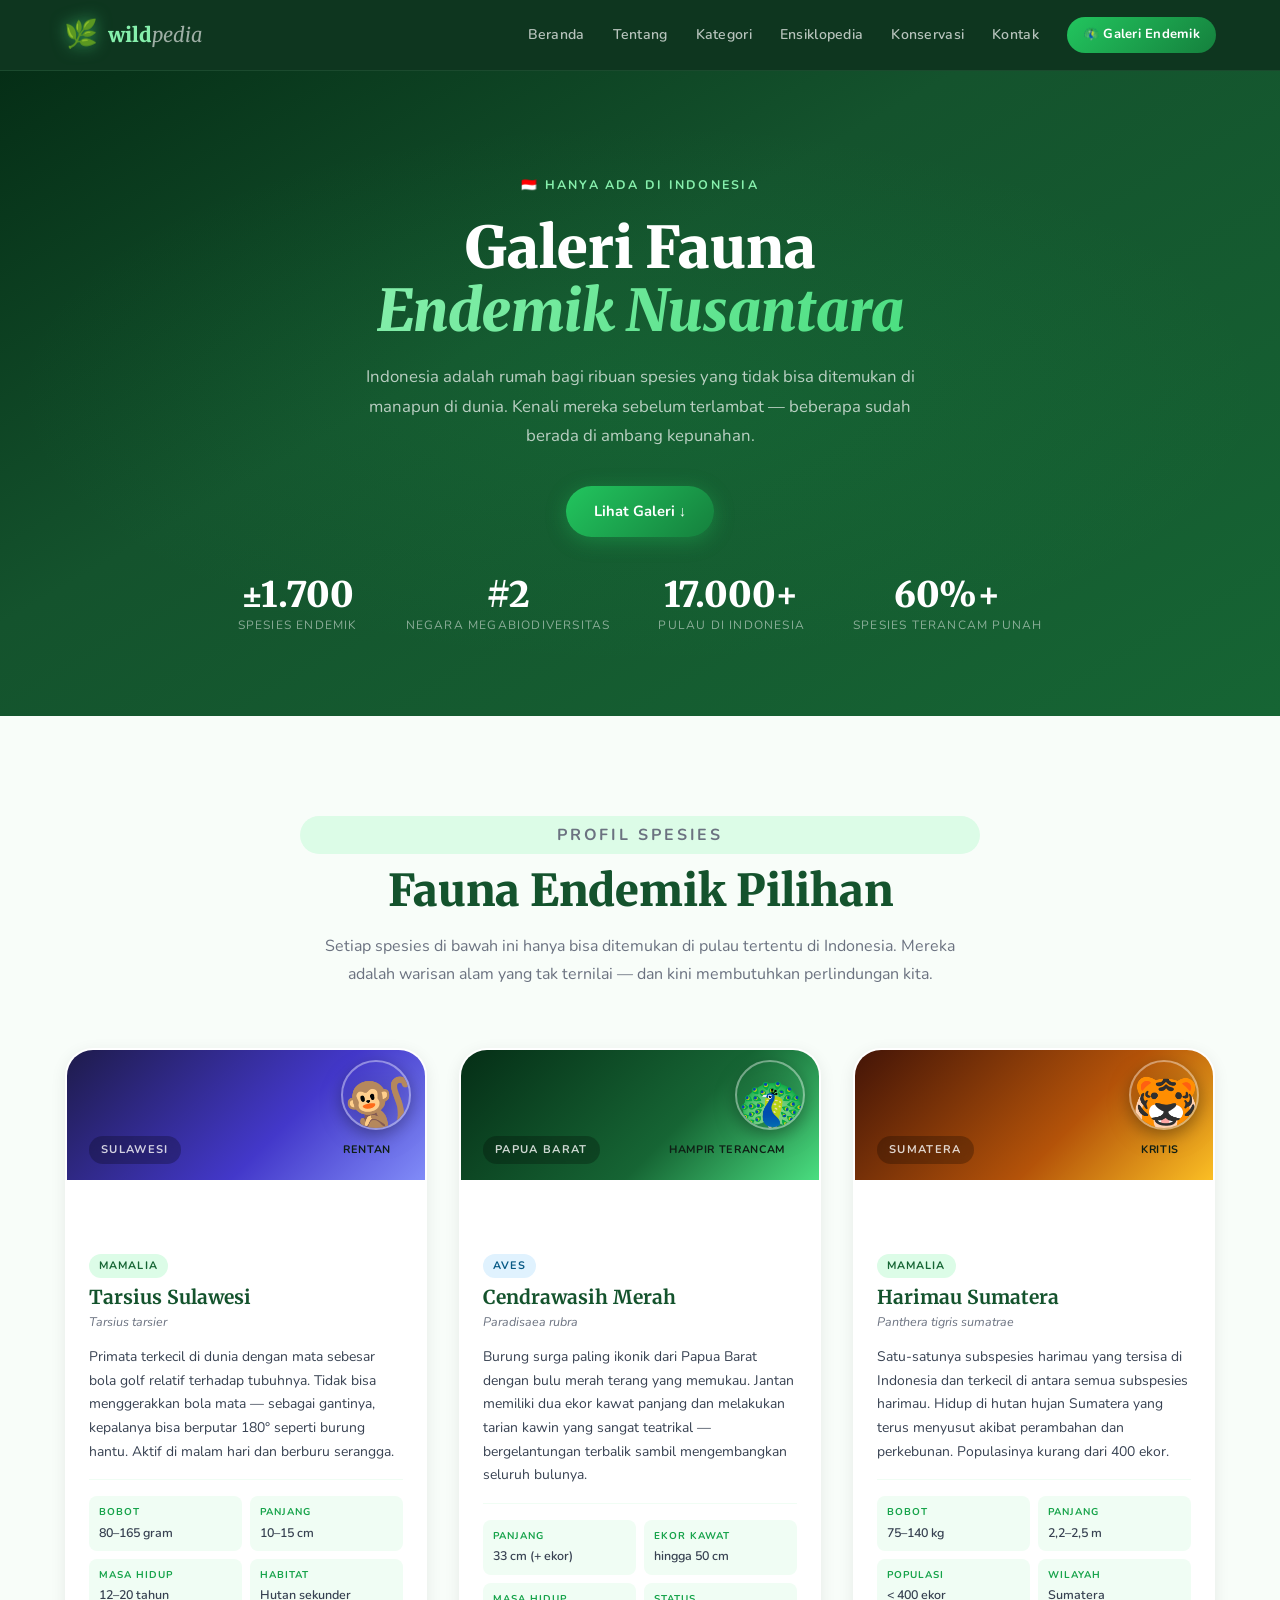
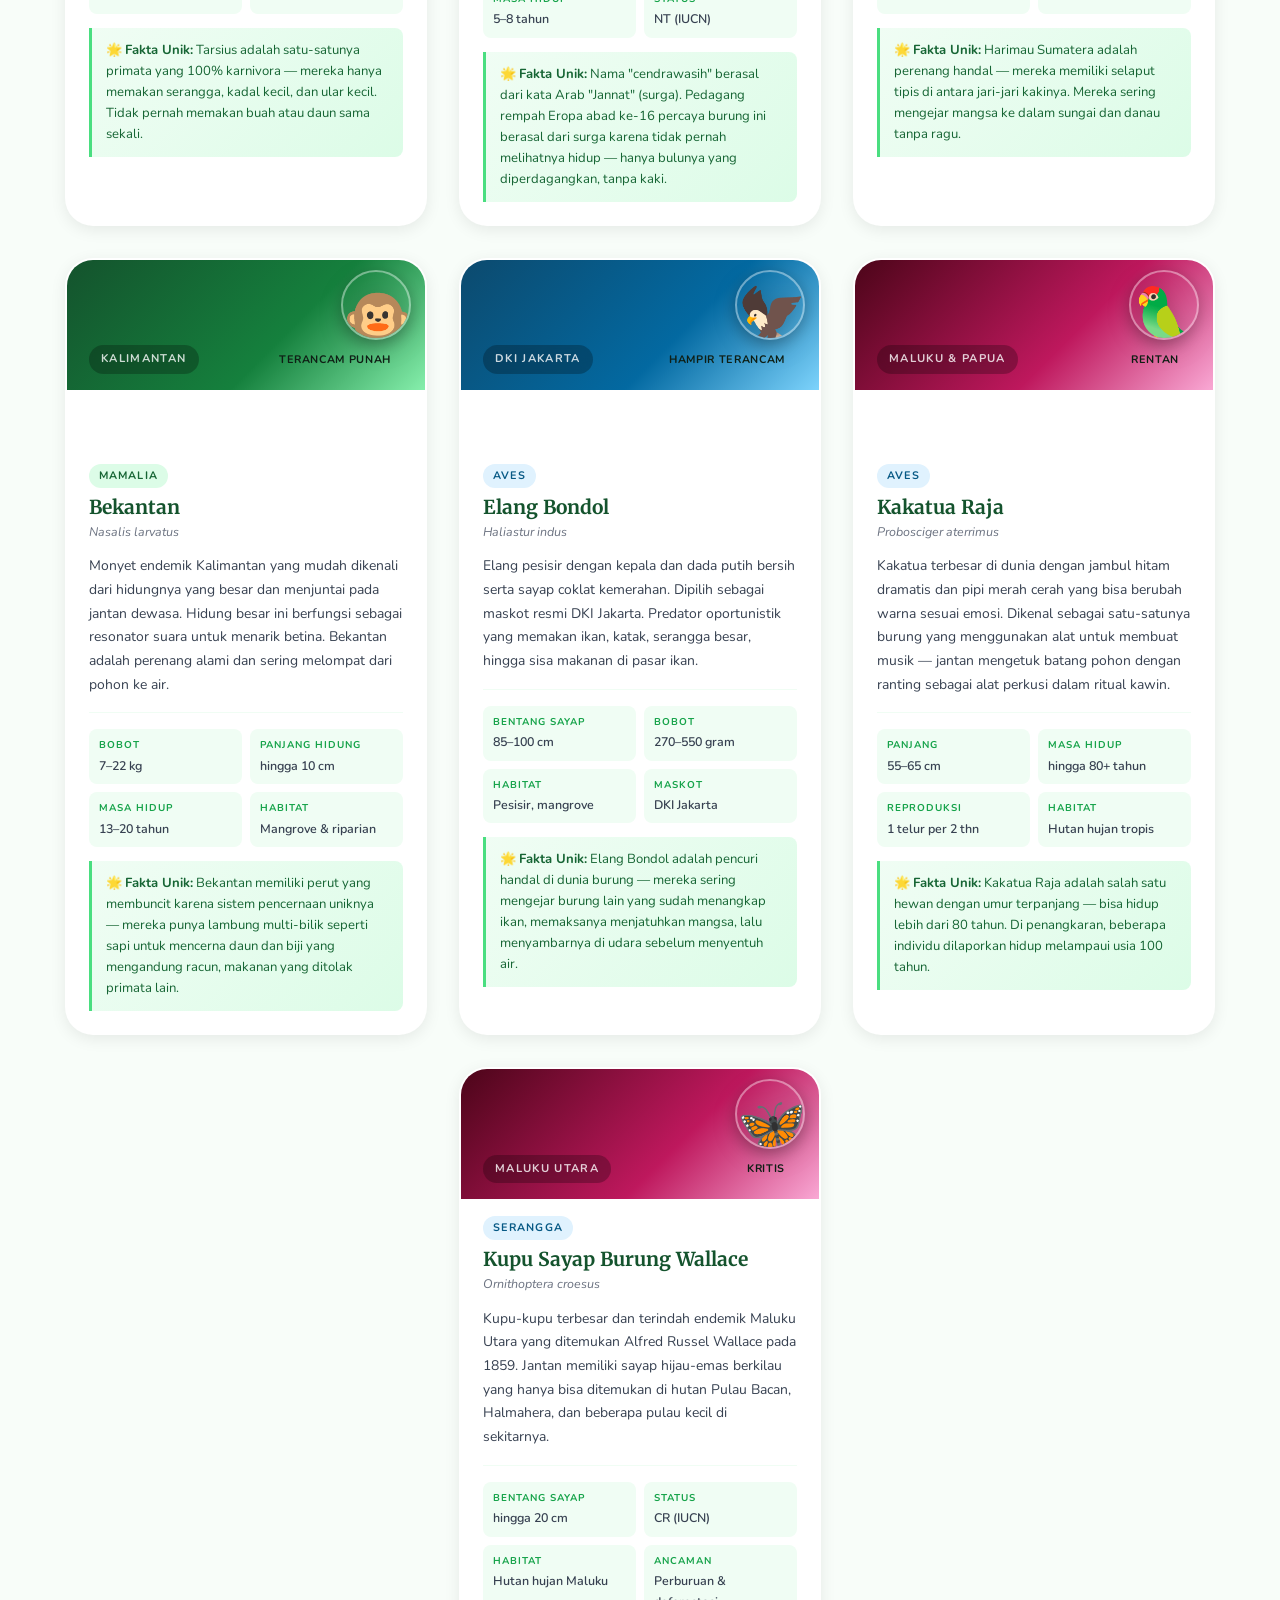
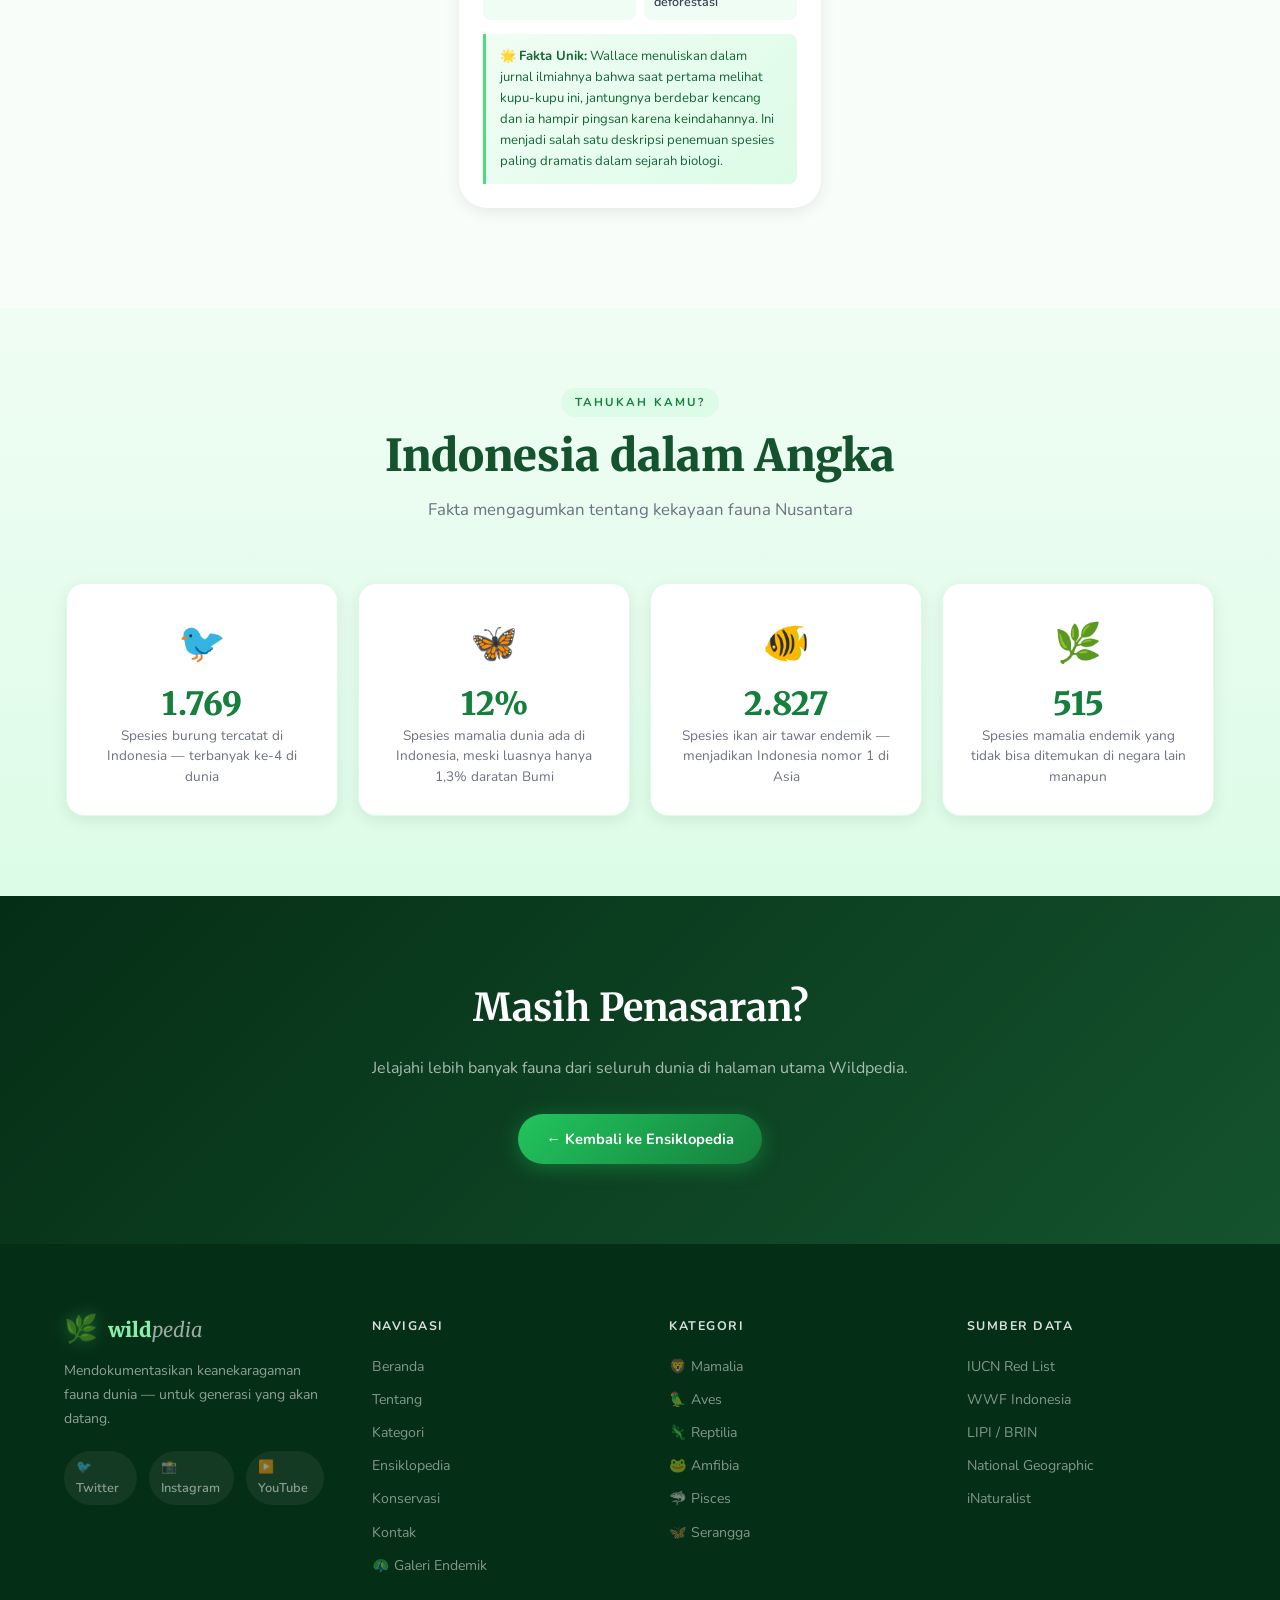
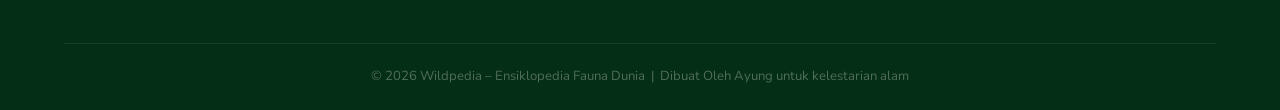
==== commit 2909c737: "Add files via upload" ====
--- a/portfolio.html
+++ b/portfolio.html
@@ -84,10 +84,11 @@
           <!-- CARD 1: Tarsius Sulawesi -->
           <article class="endemic-card">
             <div class="ec-banner island-sulawesi">
-              <div class="ec-animal-icon">🐒</div>
+              <div class="ec-animal-icon"><img src="./galeri endemik/tarsius-sulawesi.jpg" alt="Tarsius Sulawesi" onerror="this.parentElement.innerHTML='🐒'"></div>
               <span class="ec-island-tag">Sulawesi</span>
               <span class="ec-status vuln">Rentan</span>
             </div>
+            <div class="fc-silhouette"><svg viewBox="0 0 200 80" xmlns="http://www.w3.org/2000/svg"><circle cx="100" cy="22" r="14" fill="rgba(255,255,255,0.12)" stroke="rgba(255,255,255,0.25)" stroke-width="1.5"/><circle cx="88" cy="18" r="7" fill="rgba(255,255,255,0.15)" stroke="rgba(255,255,255,0.3)" stroke-width="1.5"/><circle cx="112" cy="18" r="7" fill="rgba(255,255,255,0.15)" stroke="rgba(255,255,255,0.3)" stroke-width="1.5"/><path d="M92,35 Q88,45 85,60 Q92,62 96,55 L100,42 L104,55 Q108,62 115,60 Q112,45 108,35 Z" fill="rgba(255,255,255,0.12)" stroke="rgba(255,255,255,0.2)" stroke-width="1.5"/><path d="M92,40 Q75,45 65,55 Q70,60 78,56" stroke="rgba(255,255,255,0.2)" stroke-width="1.5" fill="none"/><path d="M108,40 Q125,45 135,55 Q130,60 122,56" stroke="rgba(255,255,255,0.2)" stroke-width="1.5" fill="none"/><path d="M100,60 Q98,72 100,75 Q102,72 100,60" stroke="rgba(255,255,255,0.2)" stroke-width="1.5" fill="none"/></svg></div>
             <div class="ec-body">
               <span class="ec-group-tag mamalia">Mamalia</span>
               <h3 class="ec-name">Tarsius Sulawesi</h3>
@@ -128,10 +129,11 @@
           <!-- CARD 2: Cendrawasih Merah -->
           <article class="endemic-card">
             <div class="ec-banner island-papua">
-              <div class="ec-animal-icon">🦚</div>
+              <div class="ec-animal-icon"><img src="./galeri endemik/Cendrawasih-merah-papua-barat.jpg" alt="Cendrawasih Merah" onerror="this.parentElement.innerHTML='🦚'"></div>
               <span class="ec-island-tag">Papua Barat</span>
               <span class="ec-status nt">Hampir Terancam</span>
             </div>
+            <div class="fc-silhouette"><svg viewBox="0 0 200 80" xmlns="http://www.w3.org/2000/svg"><ellipse cx="100" cy="38" rx="18" ry="14" fill="rgba(255,255,255,0.12)" stroke="rgba(255,255,255,0.25)" stroke-width="1.5"/><circle cx="100" cy="22" r="10" fill="rgba(255,255,255,0.12)" stroke="rgba(255,255,255,0.25)" stroke-width="1.5"/><path d="M100,30 Q82,35 55,28 Q70,38 88,40" fill="rgba(255,255,255,0.1)" stroke="rgba(255,255,255,0.2)" stroke-width="1.5"/><path d="M100,30 Q118,35 145,28 Q130,38 112,40" fill="rgba(255,255,255,0.1)" stroke="rgba(255,255,255,0.2)" stroke-width="1.5"/><path d="M95,50 Q90,58 88,68 M100,52 Q100,62 100,72 M105,50 Q110,58 112,68" stroke="rgba(255,255,255,0.2)" stroke-width="1.5" fill="none"/><path d="M97,18 Q100,12 103,18" stroke="rgba(255,255,255,0.3)" stroke-width="1.5" fill="none"/></svg></div>
             <div class="ec-body">
               <span class="ec-group-tag aves">Aves</span>
               <h3 class="ec-name">Cendrawasih Merah</h3>
@@ -172,10 +174,11 @@
           <!-- CARD 3: Harimau Sumatera -->
           <article class="endemic-card">
             <div class="ec-banner island-sumatera">
-              <div class="ec-animal-icon">🐯</div>
+              <div class="ec-animal-icon"><img src="./galeri endemik/Sumatran_Tiger.jpg" alt="Harimau Sumatera" onerror="this.parentElement.innerHTML='🐯'"></div>
               <span class="ec-island-tag">Sumatera</span>
               <span class="ec-status crit">Kritis</span>
             </div>
+            <div class="fc-silhouette"><svg viewBox="0 0 200 80" xmlns="http://www.w3.org/2000/svg"><path d="M25,52 Q40,40 60,42 Q80,36 100,40 Q120,36 140,42 Q160,40 175,52 Q165,60 150,57 Q135,64 115,57 Q100,64 85,57 Q65,64 50,57 Q35,60 25,52 Z" fill="rgba(255,255,255,0.12)" stroke="rgba(255,255,255,0.25)" stroke-width="1.5"/><ellipse cx="35" cy="46" rx="16" ry="11" fill="rgba(255,255,255,0.12)" stroke="rgba(255,255,255,0.25)" stroke-width="1.5"/><path d="M19,42 Q10,38 8,44 Q10,50 20,48" fill="rgba(255,255,255,0.1)" stroke="rgba(255,255,255,0.2)" stroke-width="1.5"/><path d="M55,57 L52,70 M75,59 L73,72 M125,57 L123,70 M145,57 L143,70" stroke="rgba(255,255,255,0.2)" stroke-width="2" fill="none"/></svg></div>
             <div class="ec-body">
               <span class="ec-group-tag mamalia">Mamalia</span>
               <h3 class="ec-name">Harimau Sumatera</h3>
@@ -216,10 +219,11 @@
           <!-- CARD 4: Bekantan -->
           <article class="endemic-card">
             <div class="ec-banner island-kalimantan">
-              <div class="ec-animal-icon">🐵</div>
+              <div class="ec-animal-icon"><img src="./galeri endemik/bekantan-kalimantan.jpg" alt="Bekantan" onerror="this.parentElement.innerHTML='🐵'"></div>
               <span class="ec-island-tag">Kalimantan</span>
               <span class="ec-status end">Terancam Punah</span>
             </div>
+            <div class="fc-silhouette"><svg viewBox="0 0 200 80" xmlns="http://www.w3.org/2000/svg"><circle cx="100" cy="24" r="15" fill="rgba(255,255,255,0.12)" stroke="rgba(255,255,255,0.25)" stroke-width="1.5"/><ellipse cx="100" cy="30" rx="8" ry="10" fill="rgba(255,255,255,0.15)" stroke="rgba(255,255,255,0.25)" stroke-width="1.5"/><path d="M88,37 Q82,46 80,62 Q88,64 93,57 L97,44 L103,44 L107,57 Q112,64 120,62 Q118,46 112,37 Z" fill="rgba(255,255,255,0.12)" stroke="rgba(255,255,255,0.2)" stroke-width="1.5"/><path d="M88,42 Q72,48 60,56 Q65,63 74,58" stroke="rgba(255,255,255,0.2)" stroke-width="1.5" fill="none"/><path d="M112,42 Q128,48 140,56 Q135,63 126,58" stroke="rgba(255,255,255,0.2)" stroke-width="1.5" fill="none"/></svg></div>
             <div class="ec-body">
               <span class="ec-group-tag mamalia">Mamalia</span>
               <h3 class="ec-name">Bekantan</h3>
@@ -260,10 +264,11 @@
           <!-- CARD 5: Elang Bondol -->
           <article class="endemic-card">
             <div class="ec-banner island-jawa">
-              <div class="ec-animal-icon">🦅</div>
+              <div class="ec-animal-icon"><img src="./galeri endemik/elang-bondol.jpg" alt="Elang Bondol" onerror="this.parentElement.innerHTML='🦅'"></div>
               <span class="ec-island-tag">DKI Jakarta</span>
               <span class="ec-status nt">Hampir Terancam</span>
             </div>
+            <div class="fc-silhouette"><svg viewBox="0 0 200 80" xmlns="http://www.w3.org/2000/svg"><path d="M100,52 Q95,38 82,33 Q55,22 15,28 Q38,36 58,40 Q74,42 84,48 Q90,56 100,58 Q110,56 116,48 Q126,42 142,40 Q162,36 185,28 Q145,22 118,33 Q105,38 100,52 Z" fill="rgba(255,255,255,0.12)" stroke="rgba(255,255,255,0.25)" stroke-width="1.5"/><circle cx="100" cy="32" r="11" fill="rgba(255,255,255,0.15)" stroke="rgba(255,255,255,0.25)" stroke-width="1.5"/><path d="M100,43 L94,63 L100,61 L106,63 Z" fill="rgba(255,255,255,0.12)" stroke="rgba(255,255,255,0.2)" stroke-width="1"/><path d="M96,28 Q100,22 104,28" stroke="rgba(255,255,255,0.3)" stroke-width="1.5" fill="none"/></svg></div>
             <div class="ec-body">
               <span class="ec-group-tag aves">Aves</span>
               <h3 class="ec-name">Elang Bondol</h3>
@@ -304,10 +309,11 @@
           <!-- CARD 6: Kakatua Raja -->
           <article class="endemic-card">
             <div class="ec-banner island-maluku">
-              <div class="ec-animal-icon">🦜</div>
+              <div class="ec-animal-icon"><img src="./galeri endemik/kakatua-raja-hitam-papua.jpg" alt="Kakatua Raja" onerror="this.parentElement.innerHTML='🦜'"></div>
               <span class="ec-island-tag">Maluku & Papua</span>
               <span class="ec-status vuln">Rentan</span>
             </div>
+            <div class="fc-silhouette"><svg viewBox="0 0 200 80" xmlns="http://www.w3.org/2000/svg"><circle cx="100" cy="30" r="16" fill="rgba(255,255,255,0.12)" stroke="rgba(255,255,255,0.25)" stroke-width="1.5"/><path d="M92,22 Q96,10 100,8 Q104,10 108,22" fill="rgba(255,255,255,0.15)" stroke="rgba(255,255,255,0.3)" stroke-width="1.5"/><path d="M88,42 Q78,50 75,65 Q83,67 88,60 L95,48 L105,48 L112,60 Q117,67 125,65 Q122,50 112,42 Z" fill="rgba(255,255,255,0.12)" stroke="rgba(255,255,255,0.2)" stroke-width="1.5"/><path d="M88,46 Q72,50 62,58 Q67,65 76,60" stroke="rgba(255,255,255,0.2)" stroke-width="1.5" fill="none"/><path d="M112,46 Q128,50 138,58 Q133,65 124,60" stroke="rgba(255,255,255,0.2)" stroke-width="1.5" fill="none"/></svg></div>
             <div class="ec-body">
               <span class="ec-group-tag aves">Aves</span>
               <h3 class="ec-name">Kakatua Raja</h3>
@@ -342,6 +348,51 @@
               </div>
               <div class="ec-unique">
                 🌟 <strong>Fakta Unik:</strong> Kakatua Raja adalah salah satu hewan dengan umur terpanjang — bisa hidup lebih dari 80 tahun. Di penangkaran, beberapa individu dilaporkan hidup melampaui usia 100 tahun.
+              </div>
+            </div>
+          </article>
+
+
+          <!-- KUPU-KUPU SAYAP BURUNG — Maluku -->
+          <article class="endemic-card">
+            <div class="ec-banner island-maluku">
+              <div class="ec-animal-icon"><img src="./galeri endemik/kupu-kupu-wallace-maluku.jpg" alt="Kupu Sayap Burung Wallace" onerror="this.parentElement.innerHTML='🦋'"></div>
+              <span class="ec-island-tag">Maluku Utara</span>
+              <span class="ec-status crit">Kritis</span>
+            </div>
+            <div class="ec-body">
+              <span class="ec-group-tag aves">Serangga</span>
+              <h3 class="ec-name">Kupu Sayap Burung Wallace</h3>
+              <em class="ec-latin">Ornithoptera croesus</em>
+              <p class="ec-desc">
+                Kupu-kupu terbesar dan terindah endemik Maluku Utara yang ditemukan Alfred Russel Wallace pada 1859.
+                Jantan memiliki sayap hijau-emas berkilau yang hanya bisa ditemukan di hutan Pulau Bacan, Halmahera, 
+                dan beberapa pulau kecil di sekitarnya.
+              </p>
+              <div class="ec-facts">
+                <div class="ec-fact-row-mini">
+                  <div class="ec-fact-mini">
+                    <span class="ff-label">Bentang Sayap</span>
+                    <span>hingga 20 cm</span>
+                  </div>
+                  <div class="ec-fact-mini">
+                    <span class="ff-label">Status</span>
+                    <span>CR (IUCN)</span>
+                  </div>
+                </div>
+                <div class="ec-fact-row-mini">
+                  <div class="ec-fact-mini">
+                    <span class="ff-label">Habitat</span>
+                    <span>Hutan hujan Maluku</span>
+                  </div>
+                  <div class="ec-fact-mini">
+                    <span class="ff-label">Ancaman</span>
+                    <span>Perburuan & deforestasi</span>
+                  </div>
+                </div>
+              </div>
+              <div class="ec-unique">
+                🌟 <strong>Fakta Unik:</strong> Wallace menuliskan dalam jurnal ilmiahnya bahwa saat pertama melihat kupu-kupu ini, jantungnya berdebar kencang dan ia hampir pingsan karena keindahannya. Ini menjadi salah satu deskripsi penemuan spesies paling dramatis dalam sejarah biologi.
               </div>
             </div>
           </article>
--- a/style.css
+++ b/style.css
@@ -515,27 +515,61 @@
 }
 
 .cat-card:hover {
-  transform: translateY(-8px) scale(1.02);
+  transform: translateY(-4px) scale(1.01);
   box-shadow: var(--sh-lg);
+}
+
+.cat-card::before {
+  content: '';
+  position: absolute;
+  inset: 0;
+  z-index: 0;
+  background-size: cover;
+  background-position: center;
+  opacity: 0.24;
+  filter: brightness(0.92) saturate(1.05);
+  transition: var(--ease);
+}
+
+.cat-card::after {
+  content: '';
+  position: absolute;
+  inset: 0;
+  z-index: 1;
+  background: linear-gradient(180deg, rgba(15,23,42,0.08) 0%, rgba(15,23,42,0.25) 100%);
+  transition: var(--ease);
+}
+
+.cat-card:hover::after {
+  content: "Lihat Fauna →";
+  position: absolute;
+  top: 14px;
+  right: 18px;
+  inset: unset;
+  background: linear-gradient(180deg, rgba(15,23,42,0.08) 0%, rgba(15,23,42,0.25) 100%);
+  font-size: 0.7rem;
+  font-weight: 700;
+  color: rgba(255,255,255,0.9);
+  letter-spacing: 0.05em;
+  z-index: 2;
 }
 
 /* Biome themes for category cards */
 .biome-savanna { background: linear-gradient(145deg, #78350f, #d97706); }
+.biome-savanna::before { background-image: url("./kategori fauna/mamalia.jpg"); }
 .biome-sky     { background: linear-gradient(145deg, #0c4a6e, #0284c7); }
+.biome-sky::before { background-image: url("./kategori fauna/aves.jpg"); }
 .biome-desert  { background: linear-gradient(145deg, #451a03, #b45309); }
+.biome-desert::before { background-image: url("./kategori fauna/reptile.jpg"); }
 .biome-wetland { background: linear-gradient(145deg, #064e3b, #059669); }
+.biome-wetland::before { background-image: url("./kategori fauna/amfibia.webp"); }
 .biome-ocean   { background: linear-gradient(145deg, #0f172a, #1e3a5f); }
+.biome-ocean::before { background-image: url("./kategori fauna/ikan.jpg"); }
 .biome-forest  { background: linear-gradient(145deg, var(--g900), var(--g700)); }
+.biome-forest::before { background-image: url("./kategori fauna/serangga.webp"); }
 
 .cat-bg-art {
-  position: absolute;
-  bottom: -10px;
-  right: -10px;
-  font-size: 5rem;
-  opacity: 0.15;
-  pointer-events: none;
-  transform: rotate(-15deg);
-  filter: blur(1px);
+  display: none;
 }
 
 .cat-body {
@@ -545,7 +579,16 @@
   color: var(--white);
 }
 
-.cat-emoji { font-size: 2.8rem; margin-bottom: 14px; }
+.cat-emoji {
+  display: none;
+}
+
+.biome-savanna .cat-emoji { background: rgba(255, 236, 209, 0.28); }
+.biome-sky .cat-emoji { background: rgba(191, 219, 254, 0.28); }
+.biome-desert .cat-emoji { background: rgba(255, 244, 199, 0.30); }
+.biome-wetland .cat-emoji { background: rgba(209, 250, 229, 0.28); }
+.biome-ocean .cat-emoji { background: rgba(219, 234, 254, 0.28); }
+.biome-forest .cat-emoji { background: rgba(229, 231, 235, 0.28); }
 
 .cat-body h3 {
   font-family: var(--font-display);
@@ -642,6 +685,14 @@
 .theme-rainforest .fc-habitat { background: linear-gradient(135deg, #052e16 0%, #166534 60%, #16a34a 100%); }
 .theme-deep    .fc-habitat { background: linear-gradient(135deg, #020617 0%, #0f172a 60%, #1e3a5f 100%); }
 .theme-arid    .fc-habitat { background: linear-gradient(135deg, #1c0500 0%, #7c2d12 60%, #ea580c 100%); }
+.theme-wetland .fc-habitat { background: linear-gradient(135deg, #064e3b 0%, #059669 50%, #10b981 100%); }
+.theme-savanna .fc-habitat::before { background-image: url('./habitat/sabana-afrika.jpg'); }
+.theme-ocean .fc-habitat::before { background-image: url('./habitat/pantai-tropis.jpeg'); }
+.theme-sky .fc-habitat::before { background-image: url('./habitat/hutan-elang.jpg'); }
+.theme-rainforest .fc-habitat::before { background-image: url('./habitat/hutan-hujan-kalimantan.jpg'); }
+.theme-deep .fc-habitat::before { background-image: url('./habitat/hiu-paus-habitat.jpg'); }
+.theme-arid .fc-habitat::before { background-image: url('./habitat/pulau-vulkanik-ntt-komodo.jpg'); }
+.theme-wetland .fc-habitat::before { background-image: url('./habitat/hutan-hujan-tropis-katak-pohon.webp'); }
 
 .theme-savanna:hover { border-color: #fbbf24; }
 .theme-ocean:hover   { border-color: #0284c7; }
@@ -649,22 +700,70 @@
 .theme-rainforest:hover { border-color: var(--g400); }
 .theme-deep:hover    { border-color: #1e3a5f; }
 .theme-arid:hover    { border-color: #ea580c; }
+.theme-wetland:hover { border-color: #10b981; }
+
+/* Background Images for Fauna Cards */
+.fauna-card::before {
+  content: '';
+  position: absolute;
+  top: 0;
+  left: 0;
+  right: 0;
+  bottom: 0;
+  background-size: cover;
+  background-position: center;
+  opacity: 0.15;
+  z-index: 0;
+  pointer-events: none;
+}
+
+.theme-savanna::before { background-image: url('./images/cheetah.jpg'); }
+.theme-ocean::before   { background-image: url('./images/greenturtle.jpeg'); }
+.theme-sky::before     { background-image: url('./images/javanhawk.jpg'); }
+.theme-rainforest::before { background-image: url('./images/orangutankalimantan.jpeg'); }
+.theme-deep::before    { background-image: url('./images/whaleshark.jpeg'); }
+.theme-arid::before    { background-image: url('./images/komododragon.jpeg'); }
+.theme-meadow::before  { background-image: url('https://upload.wikimedia.org/wikipedia/commons/thumb/6/63/Monarch_In_May.jpg/400px-Monarch_In_May.jpg'); }
+.theme-wetland::before { background-image: url('./images/katak-pohon.webp'); }
 
 .fc-habitat {
   position: relative;
   height: 100px;
   display: flex;
   align-items: flex-end;
+  justify-content: space-between;
   padding: 0 20px 14px;
+  overflow: hidden;
+}
+
+.fc-habitat::before {
+  content: '';
+  position: absolute;
+  inset: 0;
+  background-size: cover;
+  background-position: center;
+  opacity: 0.28;
+  filter: brightness(1.05);
+  z-index: 0;
+}
+
+.fc-habitat::after {
+  content: '';
+  position: absolute;
+  inset: 0;
+  background: linear-gradient(180deg, rgba(0,0,0,0.08) 0%, rgba(0,0,0,0.05) 100%);
+  z-index: 1;
+}
+
+.fc-habitat-art,
+.fc-biome,
+.fc-status {
+  position: relative;
+  z-index: 2;
 }
 
 .fc-habitat-art {
-  position: absolute;
-  top: 12px;
-  left: 20px;
-  font-size: 1.6rem;
-  letter-spacing: 4px;
-  opacity: 0.7;
+  display: none;
 }
 
 .fc-biome {
@@ -672,8 +771,8 @@
   font-weight: 700;
   letter-spacing: 0.1em;
   text-transform: uppercase;
-  color: rgba(255,255,255,0.7);
-  background: rgba(0,0,0,0.25);
+  color: rgba(255,255,255,0.95);
+  background: rgba(0,0,0,0.22);
   padding: 4px 12px;
   border-radius: 50px;
 }
@@ -749,6 +848,7 @@
 .fc-tab-buttons {
   display: flex;
   gap: 6px;
+  margin-top: 20px;
   margin-bottom: 14px;
 }
 
@@ -1022,10 +1122,11 @@
 }
 
 .reveal {
-  opacity: 0;
-  transform: translateY(28px);
+  opacity: 1;
+  transform: translateY(0);
   transition: opacity 0.6s ease, transform 0.6s ease;
 }
+
 
 .reveal.visible {
   opacity: 1;
@@ -1455,3 +1556,227 @@
   .ff-card { flex: 0 0 calc(50% - 10px); }
   .portfolio-hero { padding: 80px 20px 60px; }
 }
+
+/* ===== SILHOUETTE di banner kartu fauna ===== */
+.fc-silhouette {
+  width: 100%;
+  height: 70px;
+  margin-top: -8px;
+  overflow: hidden;
+  background: transparent;
+}
+
+.fc-silhouette svg {
+  width: 100%;
+  height: 100%;
+}
+
+/* Turunkan fc-body sedikit setelah siluet */
+.fauna-card .fc-body {
+  padding-top: 14px;
+  position: relative;
+  z-index: 1;
+}
+
+/* Silhouette untuk kartu portfolio (endemic-card) */
+.ec-silhouette {
+  width: 100%;
+  height: 65px;
+  margin-top: -8px;
+  overflow: hidden;
+  background: transparent;
+}
+
+.ec-silhouette svg {
+  width: 100%;
+  height: 100%;
+}
+
+.endemic-card .ec-body {
+  padding-top: 14px;
+}
+
+/* Rename fc-silhouette juga cover ec cards */
+.endemic-card .fc-silhouette {
+  width: 100%;
+  height: 65px;
+  margin-top: -8px;
+  overflow: hidden;
+}
+
+/* ===== KATEGORI CARD KLIK INTERAKSI ===== */
+.cat-card[data-filter] {
+  cursor: pointer;
+}
+
+.cat-card[data-filter]:hover::after {
+  content: 'Lihat fauna →';
+  position: absolute;
+  bottom: 14px;
+  right: 18px;
+  font-size: 0.72rem;
+  font-weight: 700;
+  color: rgba(255,255,255,0.7);
+  letter-spacing: 0.05em;
+}
+
+.cat-card {
+  position: relative;
+}
+
+
+/* ===== HERO WILDLIFE PHOTO ===== */
+.hero-animal-icon {
+  position: relative;
+  z-index: 2;
+  width: 340px;
+  height: 340px;
+  border-radius: 50%;
+  overflow: hidden;
+  border: 3px solid rgba(74,222,128,0.3);
+  box-shadow: 0 0 60px rgba(34,197,94,0.25);
+  animation: pulse 4s ease-in-out infinite;
+}
+
+.hero-wildlife-img {
+  width: 100%;
+  height: 100%;
+  object-fit: cover;
+  object-position: center;
+}
+
+/* ===== FC-ICON PHOTO (kartu fauna index) ===== */
+.fc-icon {
+  width: 100px;
+  height: 100px;
+  border-radius: 50%;
+  overflow: hidden;
+  flex-shrink: 0;
+  border: 2px solid var(--g100);
+  box-shadow: var(--sh-sm);
+  margin-top: -10px; /* agak ke atas */
+}
+
+.fc-icon img {
+  width: 100%;
+  height: 100%;
+  object-fit: cover;
+  object-position: center top;
+}
+
+/* ===== EC-ANIMAL-ICON PHOTO (kartu portfolio) ===== */
+.ec-animal-icon {
+  position: absolute;
+  top: 10px;
+  right: 14px;
+  width: 70px;
+  height: 70px;
+  border-radius: 50%;
+  overflow: hidden;
+  border: 2px solid rgba(255,255,255,0.4);
+  box-shadow: 0 4px 16px rgba(0,0,0,0.25);
+}
+
+.ec-animal-icon img {
+  width: 100%;
+  height: 100%;
+  object-fit: cover;
+  object-position: center top;
+}
+
+/* ===== SERANGGA TAG & THEME ===== */
+.fc-group-tag.serangga { background: #fdf4ff; color: #7e22ce; }
+
+.theme-meadow .fc-habitat {
+  background: linear-gradient(135deg, #14532d 0%, #15803d 40%, #f59e0b 100%);
+}
+
+.theme-meadow .fc-habitat::before { background-image: url('./habitat/Kupu-Kupu-Monarch-habitat.jpg'); }
+
+.theme-meadow:hover { border-color: #f59e0b; }
+
+/* ===== AMFIBIA TAG & THEME ===== */
+.fc-group-tag.amfibia { background: #ecfdf5; color: #047857; }
+
+/* ===== IMAGE MODAL ===== */
+.modal-overlay {
+  position: fixed;
+  top: 0;
+  left: 0;
+  width: 100%;
+  height: 100%;
+  background: rgba(0, 0, 0, 0.85);
+  display: none;
+  justify-content: center;
+  align-items: center;
+  z-index: 10000;
+  backdrop-filter: blur(8px);
+  -webkit-backdrop-filter: blur(8px);
+}
+
+.modal-overlay.active {
+  display: flex;
+}
+
+.modal-content {
+  position: relative;
+  max-width: 90vw;
+  max-height: 90vh;
+  background: var(--white);
+  border-radius: var(--r-lg);
+  overflow: hidden;
+  box-shadow: 0 20px 60px rgba(0, 0, 0, 0.5);
+  animation: modalFadeIn 0.3s ease-out;
+}
+
+@keyframes modalFadeIn {
+  from {
+    opacity: 0;
+    transform: scale(0.9);
+  }
+  to {
+    opacity: 1;
+    transform: scale(1);
+  }
+}
+
+.modal-img {
+  max-width: 100%;
+  max-height: 80vh;
+  display: block;
+  object-fit: contain;
+}
+
+.modal-caption {
+  padding: 16px 20px;
+  background: var(--white);
+  font-size: 0.9rem;
+  color: var(--dark);
+  text-align: center;
+  border-top: 1px solid rgba(0, 0, 0, 0.1);
+}
+
+.modal-close {
+  position: absolute;
+  top: 12px;
+  right: 16px;
+  background: rgba(0, 0, 0, 0.7);
+  color: var(--white);
+  border: none;
+  width: 36px;
+  height: 36px;
+  border-radius: 50%;
+  font-size: 1.5rem;
+  font-weight: bold;
+  cursor: pointer;
+  display: flex;
+  align-items: center;
+  justify-content: center;
+  transition: var(--ease);
+  z-index: 10001;
+}
+
+.modal-close:hover {
+  background: rgba(0, 0, 0, 0.9);
+  transform: scale(1.1);
+}
